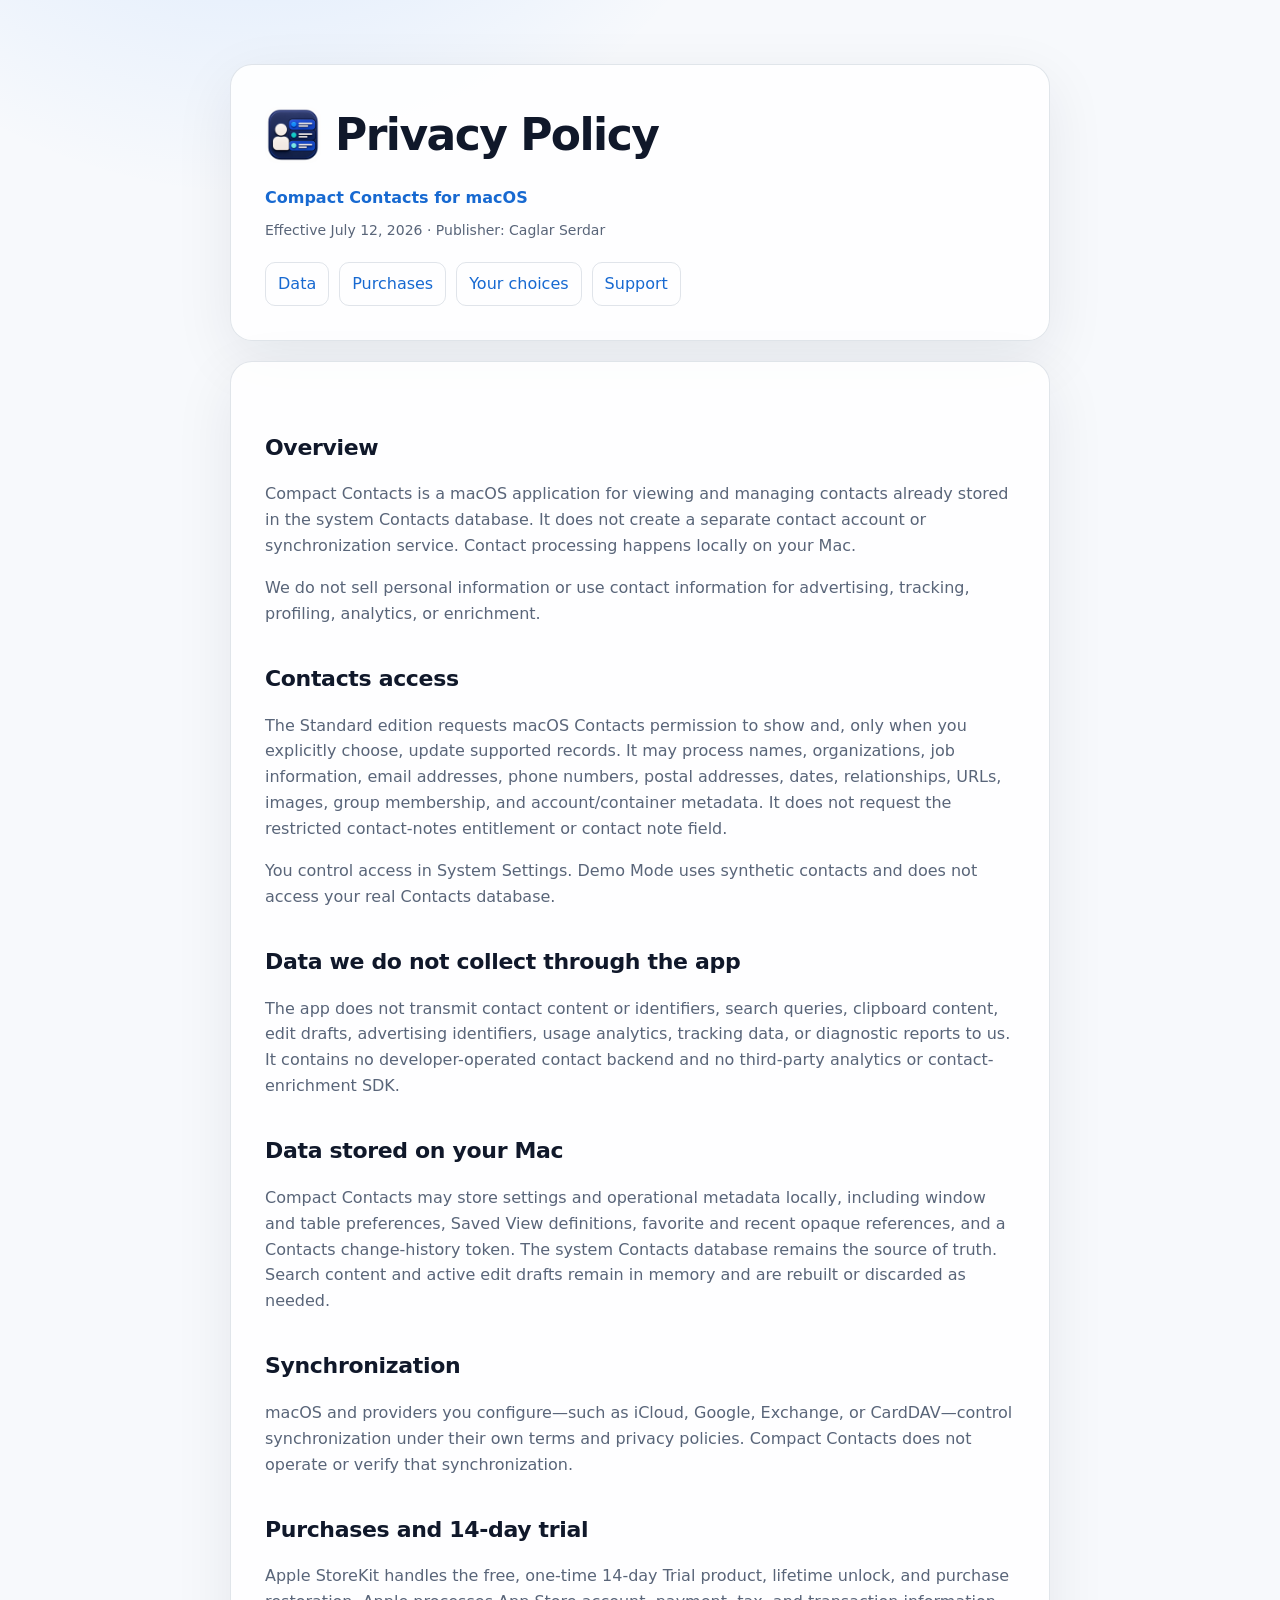
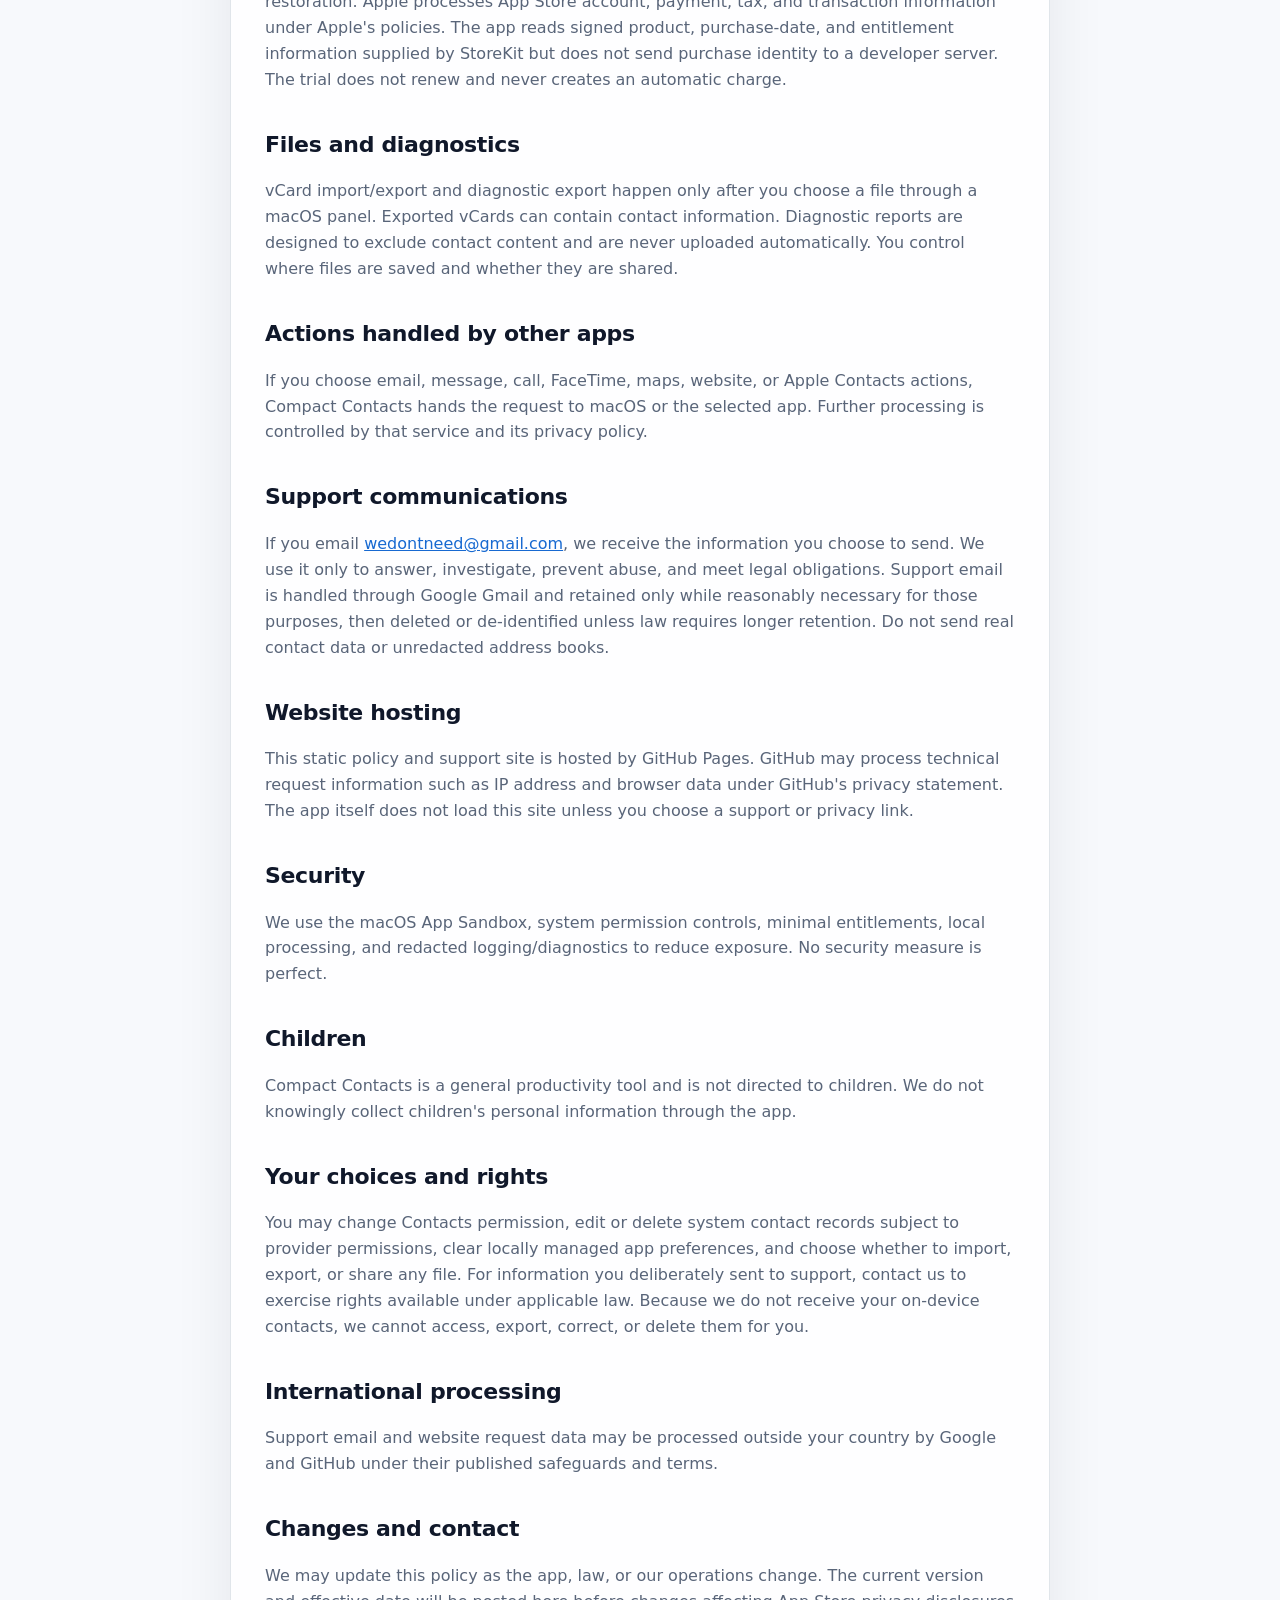
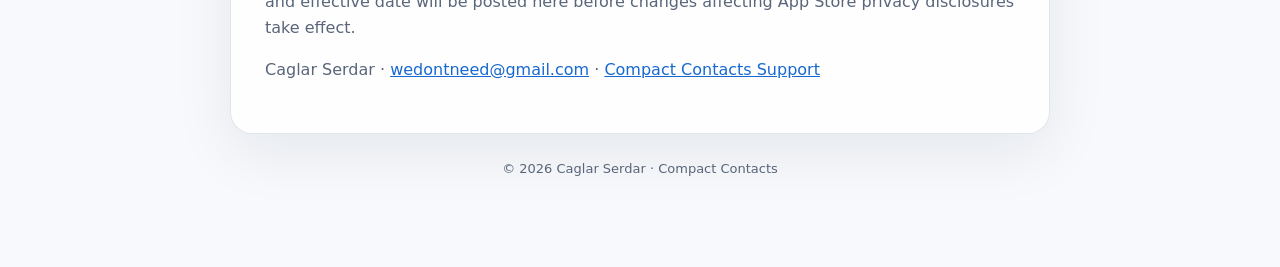
==== privacy/index.html @ 4b9e5733 "Add privacy policy" ====
<!doctype html>
<html lang="en">
<head>
  <meta charset="utf-8">
  <meta name="viewport" content="width=device-width, initial-scale=1">
  <meta name="description" content="Compact Contacts privacy policy.">
  <title>Compact Contacts Privacy Policy</title>
  <link rel="stylesheet" href="../assets/site.css">
</head>
<body>
<main>
  <header>
    <div class="brand">
      <img src="[data-uri]" alt="Compact Contacts app icon">
      <h1>Privacy Policy</h1>
    </div>
    <p class="eyebrow">Compact Contacts for macOS</p>
    <p class="meta">Effective July 12, 2026 · Publisher: Caglar Serdar</p>
    <nav><a href="#data">Data</a><a href="#purchases">Purchases</a><a href="#choices">Your choices</a><a href="../support/">Support</a></nav>
  </header>
  <article>
    <h2>Overview</h2>
    <p>Compact Contacts is a macOS application for viewing and managing contacts already stored in the system Contacts database. It does not create a separate contact account or synchronization service. Contact processing happens locally on your Mac.</p>
    <p>We do not sell personal information or use contact information for advertising, tracking, profiling, analytics, or enrichment.</p>

    <h2>Contacts access</h2>
    <p>The Standard edition requests macOS Contacts permission to show and, only when you explicitly choose, update supported records. It may process names, organizations, job information, email addresses, phone numbers, postal addresses, dates, relationships, URLs, images, group membership, and account/container metadata. It does not request the restricted contact-notes entitlement or contact note field.</p>
    <p>You control access in System Settings. Demo Mode uses synthetic contacts and does not access your real Contacts database.</p>

    <h2 id="data">Data we do not collect through the app</h2>
    <p>The app does not transmit contact content or identifiers, search queries, clipboard content, edit drafts, advertising identifiers, usage analytics, tracking data, or diagnostic reports to us. It contains no developer-operated contact backend and no third-party analytics or contact-enrichment SDK.</p>

    <h2>Data stored on your Mac</h2>
    <p>Compact Contacts may store settings and operational metadata locally, including window and table preferences, Saved View definitions, favorite and recent opaque references, and a Contacts change-history token. The system Contacts database remains the source of truth. Search content and active edit drafts remain in memory and are rebuilt or discarded as needed.</p>

    <h2>Synchronization</h2>
    <p>macOS and providers you configure—such as iCloud, Google, Exchange, or CardDAV—control synchronization under their own terms and privacy policies. Compact Contacts does not operate or verify that synchronization.</p>

    <h2 id="purchases">Purchases and 14-day trial</h2>
    <p>Apple StoreKit handles the free, one-time 14-day Trial product, lifetime unlock, and purchase restoration. Apple processes App Store account, payment, tax, and transaction information under Apple's policies. The app reads signed product, purchase-date, and entitlement information supplied by StoreKit but does not send purchase identity to a developer server. The trial does not renew and never creates an automatic charge.</p>

    <h2>Files and diagnostics</h2>
    <p>vCard import/export and diagnostic export happen only after you choose a file through a macOS panel. Exported vCards can contain contact information. Diagnostic reports are designed to exclude contact content and are never uploaded automatically. You control where files are saved and whether they are shared.</p>

    <h2>Actions handled by other apps</h2>
    <p>If you choose email, message, call, FaceTime, maps, website, or Apple Contacts actions, Compact Contacts hands the request to macOS or the selected app. Further processing is controlled by that service and its privacy policy.</p>

    <h2>Support communications</h2>
    <p>If you email <a href="mailto:wedontneed@gmail.com">wedontneed@gmail.com</a>, we receive the information you choose to send. We use it only to answer, investigate, prevent abuse, and meet legal obligations. Support email is handled through Google Gmail and retained only while reasonably necessary for those purposes, then deleted or de-identified unless law requires longer retention. Do not send real contact data or unredacted address books.</p>

    <h2>Website hosting</h2>
    <p>This static policy and support site is hosted by GitHub Pages. GitHub may process technical request information such as IP address and browser data under GitHub's privacy statement. The app itself does not load this site unless you choose a support or privacy link.</p>

    <h2>Security</h2>
    <p>We use the macOS App Sandbox, system permission controls, minimal entitlements, local processing, and redacted logging/diagnostics to reduce exposure. No security measure is perfect.</p>

    <h2>Children</h2>
    <p>Compact Contacts is a general productivity tool and is not directed to children. We do not knowingly collect children's personal information through the app.</p>

    <h2 id="choices">Your choices and rights</h2>
    <p>You may change Contacts permission, edit or delete system contact records subject to provider permissions, clear locally managed app preferences, and choose whether to import, export, or share any file. For information you deliberately sent to support, contact us to exercise rights available under applicable law. Because we do not receive your on-device contacts, we cannot access, export, correct, or delete them for you.</p>

    <h2>International processing</h2>
    <p>Support email and website request data may be processed outside your country by Google and GitHub under their published safeguards and terms.</p>

    <h2>Changes and contact</h2>
    <p>We may update this policy as the app, law, or our operations change. The current version and effective date will be posted here before changes affecting App Store privacy disclosures take effect.</p>
    <p>Caglar Serdar · <a href="mailto:wedontneed@gmail.com">wedontneed@gmail.com</a> · <a href="../support/">Compact Contacts Support</a></p>
  </article>
  <footer>© 2026 Caglar Serdar · Compact Contacts</footer>
</main>
</body>
</html>
---- assets/site.css ----
:root {
  color-scheme: light dark;
  --bg: #f7f9fc;
  --surface: rgba(255, 255, 255, .86);
  --text: #10182a;
  --muted: #596579;
  --line: rgba(30, 54, 92, .13);
  --accent: #1769d1;
}

@media (prefers-color-scheme: dark) {
  :root {
    --bg: #0b1020;
    --surface: rgba(19, 28, 48, .9);
    --text: #f3f7ff;
    --muted: #aebbd0;
    --line: rgba(181, 204, 240, .16);
    --accent: #65b8ff;
  }
}

* { box-sizing: border-box; }
body {
  margin: 0;
  background:
    radial-gradient(circle at 20% -10%, rgba(31, 125, 255, .18), transparent 34rem),
    var(--bg);
  color: var(--text);
  font: 16px/1.62 -apple-system, BlinkMacSystemFont, "SF Pro Text", system-ui, sans-serif;
}
main { width: min(820px, calc(100% - 36px)); margin: 64px auto; }
header, article {
  background: var(--surface);
  border: 1px solid var(--line);
  border-radius: 22px;
  box-shadow: 0 18px 60px rgba(8, 20, 45, .08);
}
header { padding: 34px; margin-bottom: 20px; }
article { padding: 34px; }
.brand { display: flex; align-items: center; gap: 14px; }
.brand img { width: 56px; height: 56px; border-radius: 13px; }
h1 { margin: 0; font-size: clamp(30px, 5vw, 44px); letter-spacing: -.035em; }
h2 { margin: 34px 0 10px; font-size: 22px; letter-spacing: -.015em; }
p, li { color: var(--muted); }
a { color: var(--accent); }
.eyebrow { margin: 15px 0 0; color: var(--accent); font-weight: 650; }
.meta { margin: 8px 0 0; font-size: 14px; }
nav { margin-top: 20px; display: flex; flex-wrap: wrap; gap: 10px; }
nav a { padding: 8px 12px; border: 1px solid var(--line); border-radius: 10px; text-decoration: none; }
code { font-family: ui-monospace, SFMono-Regular, Menlo, monospace; }
footer { padding: 24px 4px; color: var(--muted); font-size: 13px; text-align: center; }
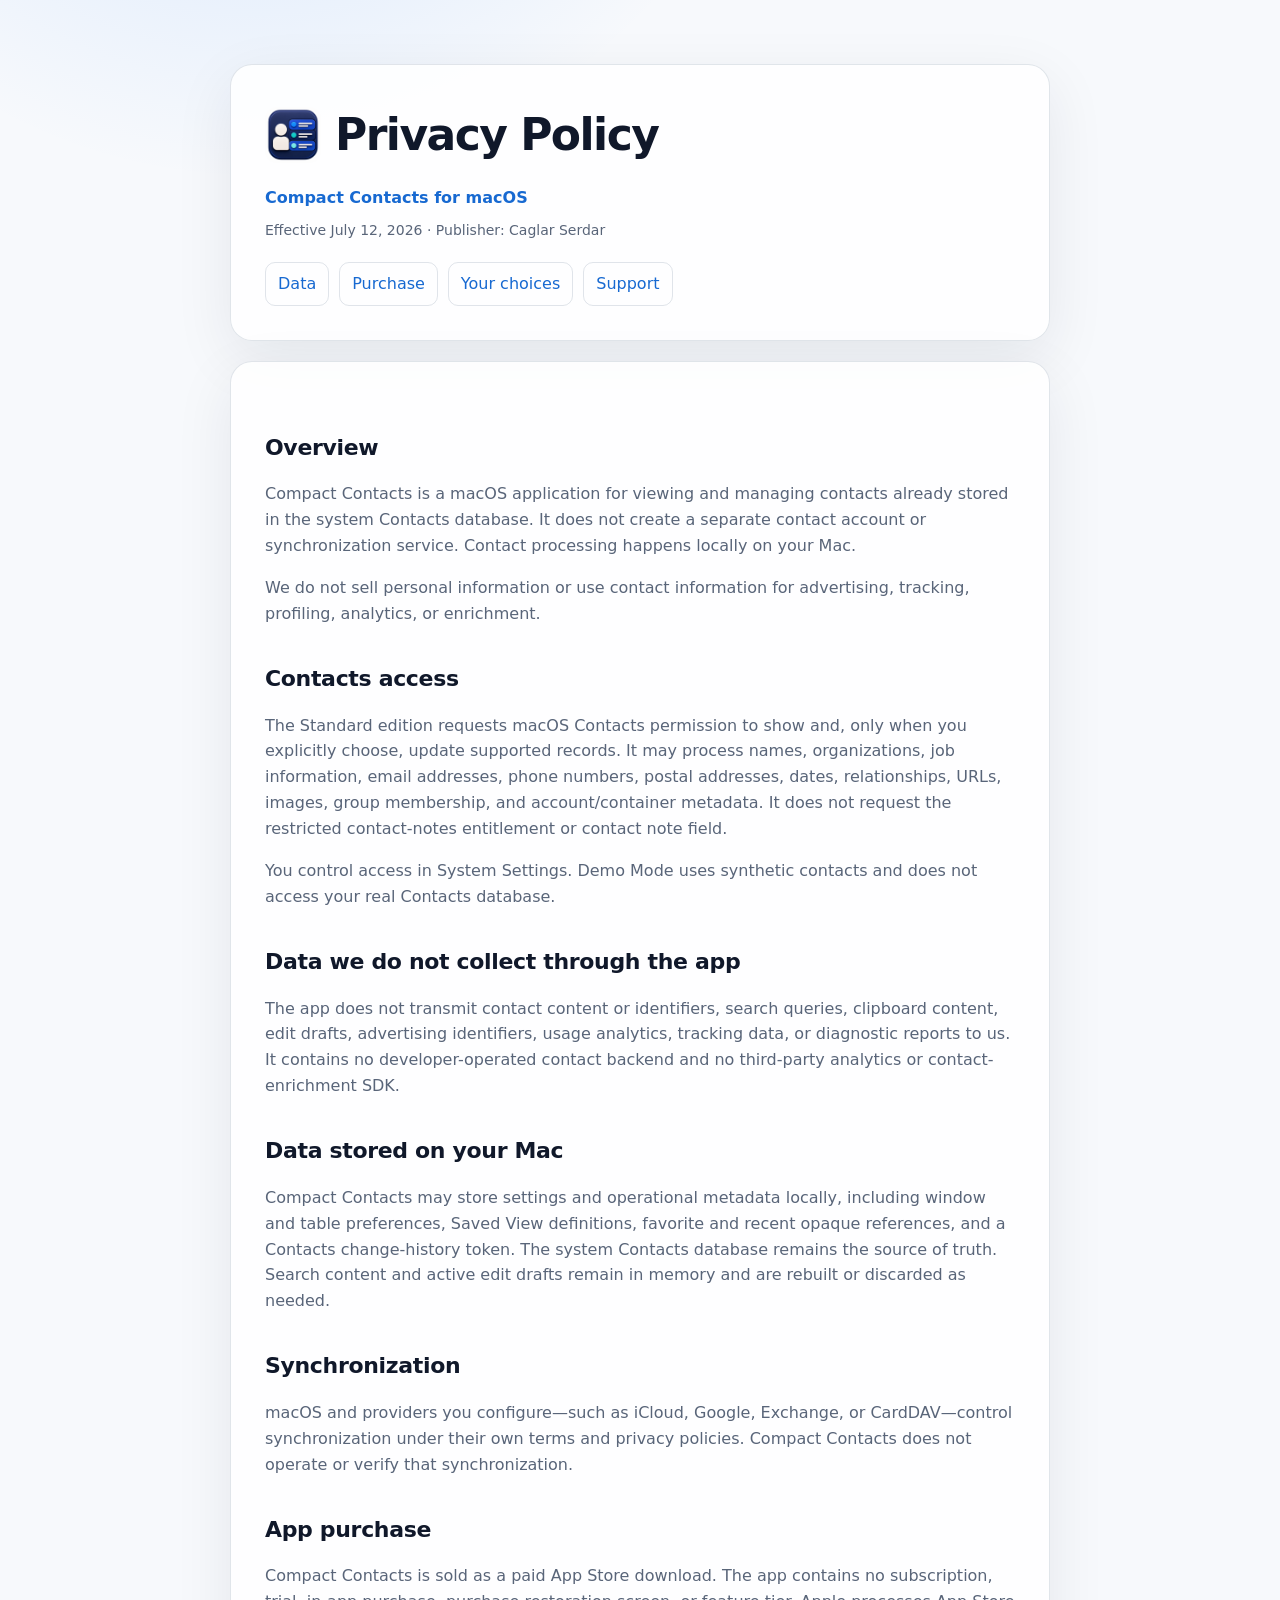
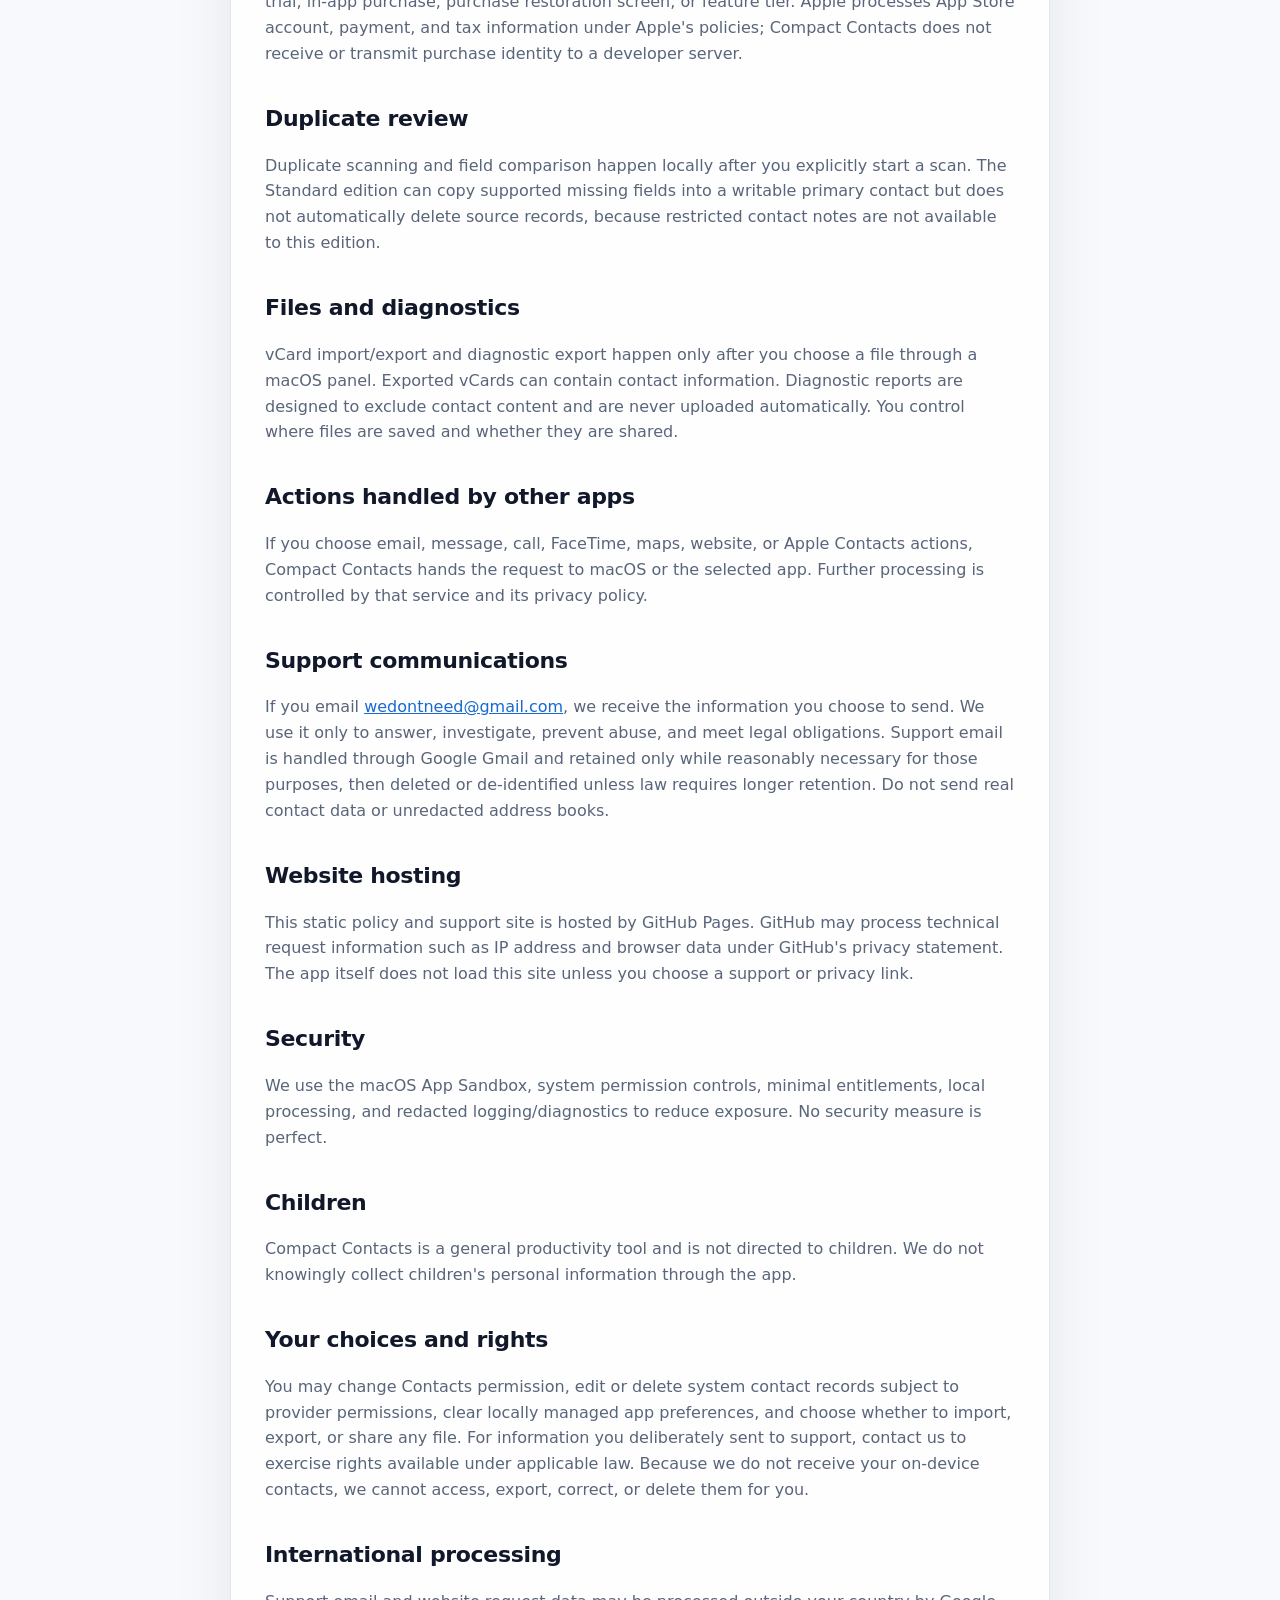
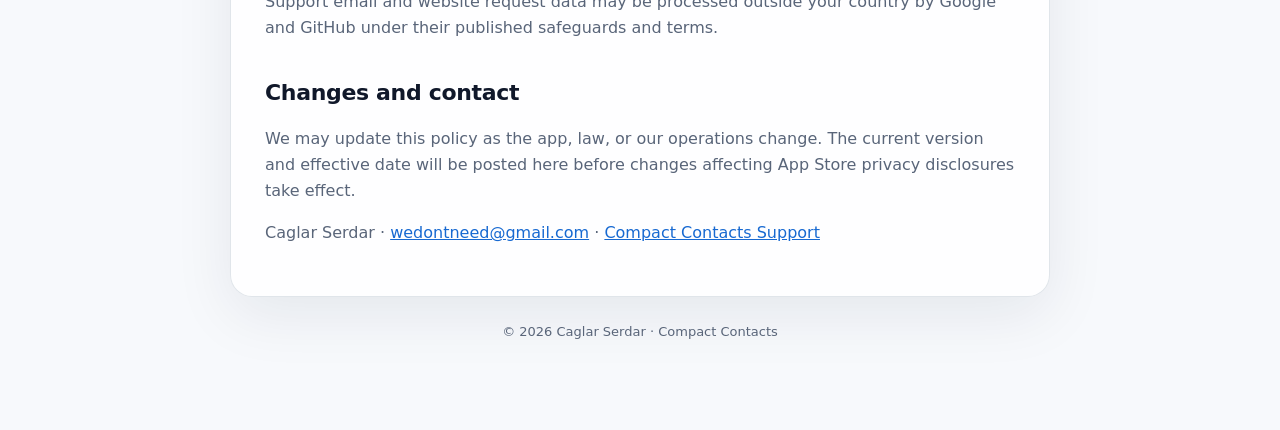
==== commit 3380f15a: "Update privacy policy for paid app and duplicate review" ====
--- a/privacy/index.html
+++ b/privacy/index.html
@@ -16,7 +16,7 @@
     </div>
     <p class="eyebrow">Compact Contacts for macOS</p>
     <p class="meta">Effective July 12, 2026 · Publisher: Caglar Serdar</p>
-    <nav><a href="#data">Data</a><a href="#purchases">Purchases</a><a href="#choices">Your choices</a><a href="../support/">Support</a></nav>
+    <nav><a href="#data">Data</a><a href="#purchase">Purchase</a><a href="#choices">Your choices</a><a href="../support/">Support</a></nav>
   </header>
   <article>
     <h2>Overview</h2>
@@ -36,8 +36,11 @@
     <h2>Synchronization</h2>
     <p>macOS and providers you configure—such as iCloud, Google, Exchange, or CardDAV—control synchronization under their own terms and privacy policies. Compact Contacts does not operate or verify that synchronization.</p>
 
-    <h2 id="purchases">Purchases and 14-day trial</h2>
-    <p>Apple StoreKit handles the free, one-time 14-day Trial product, lifetime unlock, and purchase restoration. Apple processes App Store account, payment, tax, and transaction information under Apple's policies. The app reads signed product, purchase-date, and entitlement information supplied by StoreKit but does not send purchase identity to a developer server. The trial does not renew and never creates an automatic charge.</p>
+    <h2 id="purchase">App purchase</h2>
+    <p>Compact Contacts is sold as a paid App Store download. The app contains no subscription, trial, in-app purchase, purchase restoration screen, or feature tier. Apple processes App Store account, payment, and tax information under Apple's policies; Compact Contacts does not receive or transmit purchase identity to a developer server.</p>
+
+    <h2>Duplicate review</h2>
+    <p>Duplicate scanning and field comparison happen locally after you explicitly start a scan. The Standard edition can copy supported missing fields into a writable primary contact but does not automatically delete source records, because restricted contact notes are not available to this edition.</p>
 
     <h2>Files and diagnostics</h2>
     <p>vCard import/export and diagnostic export happen only after you choose a file through a macOS panel. Exported vCards can contain contact information. Diagnostic reports are designed to exclude contact content and are never uploaded automatically. You control where files are saved and whether they are shared.</p>
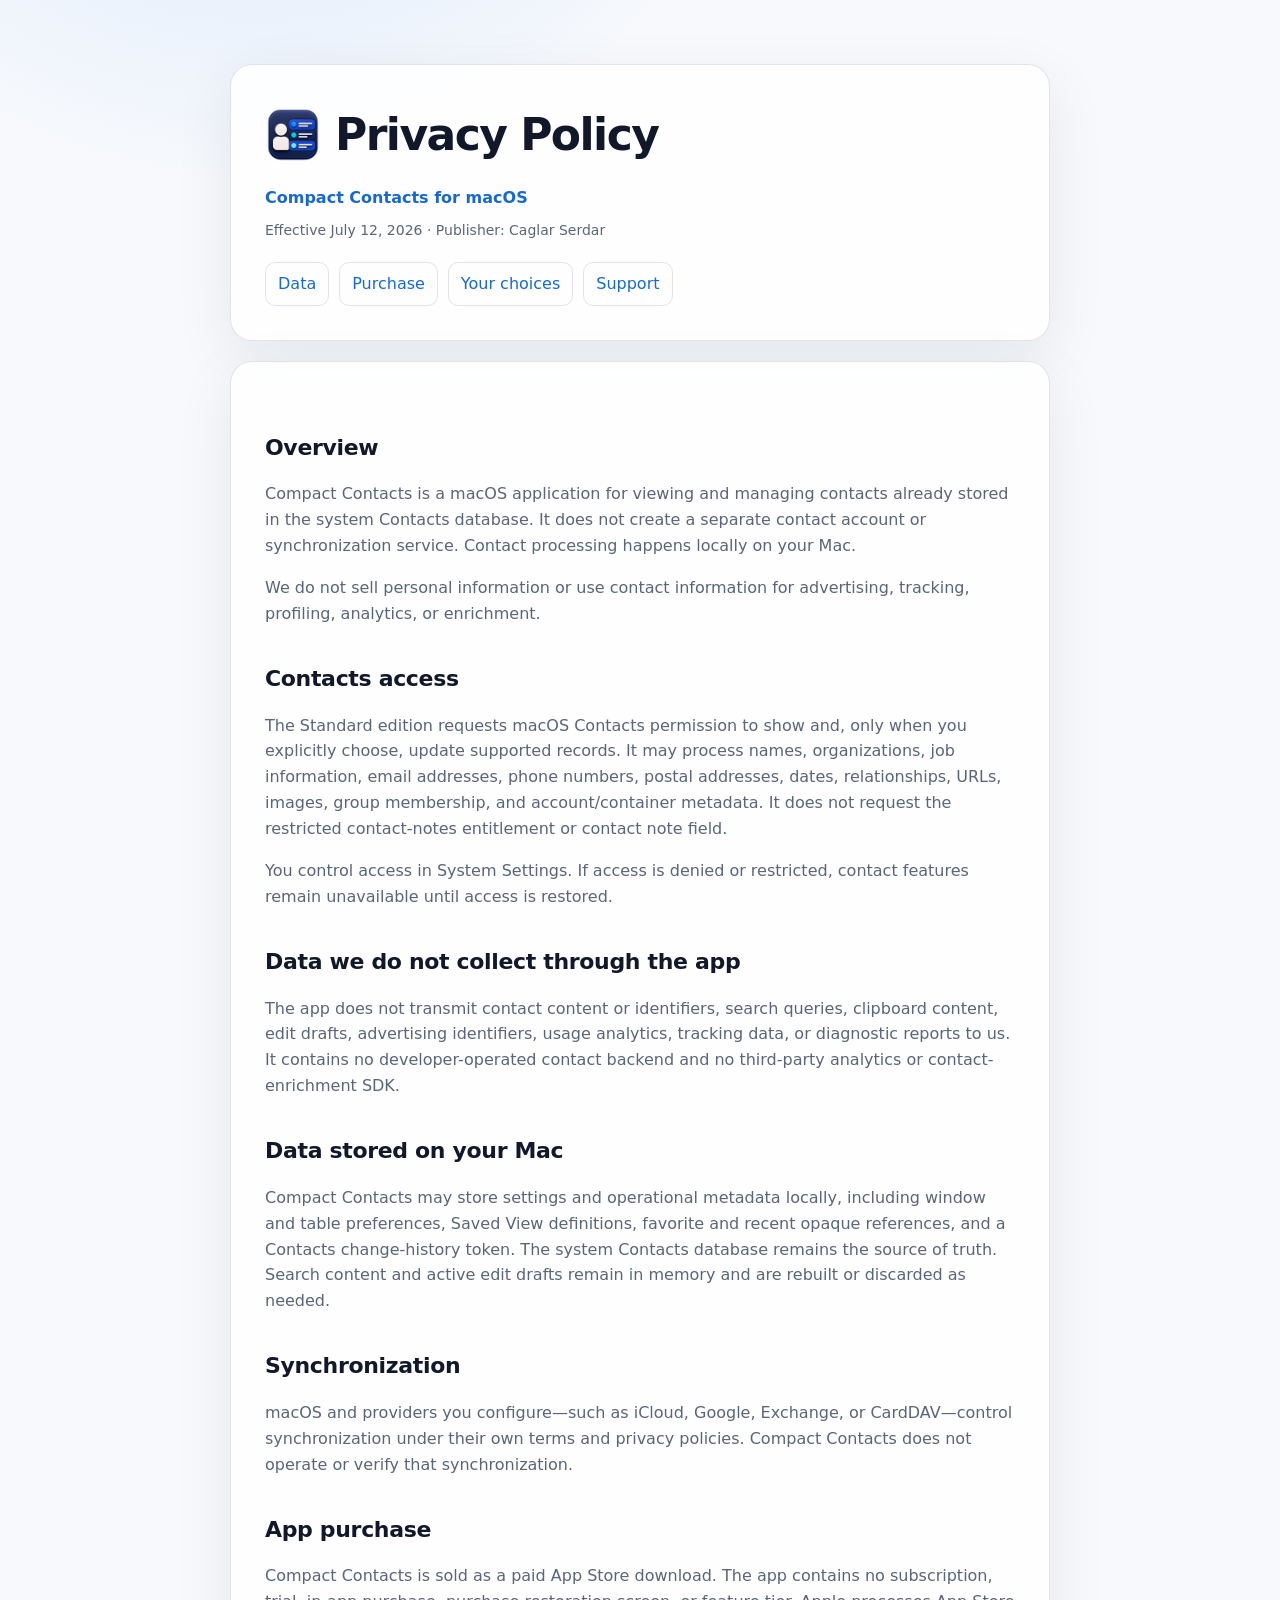
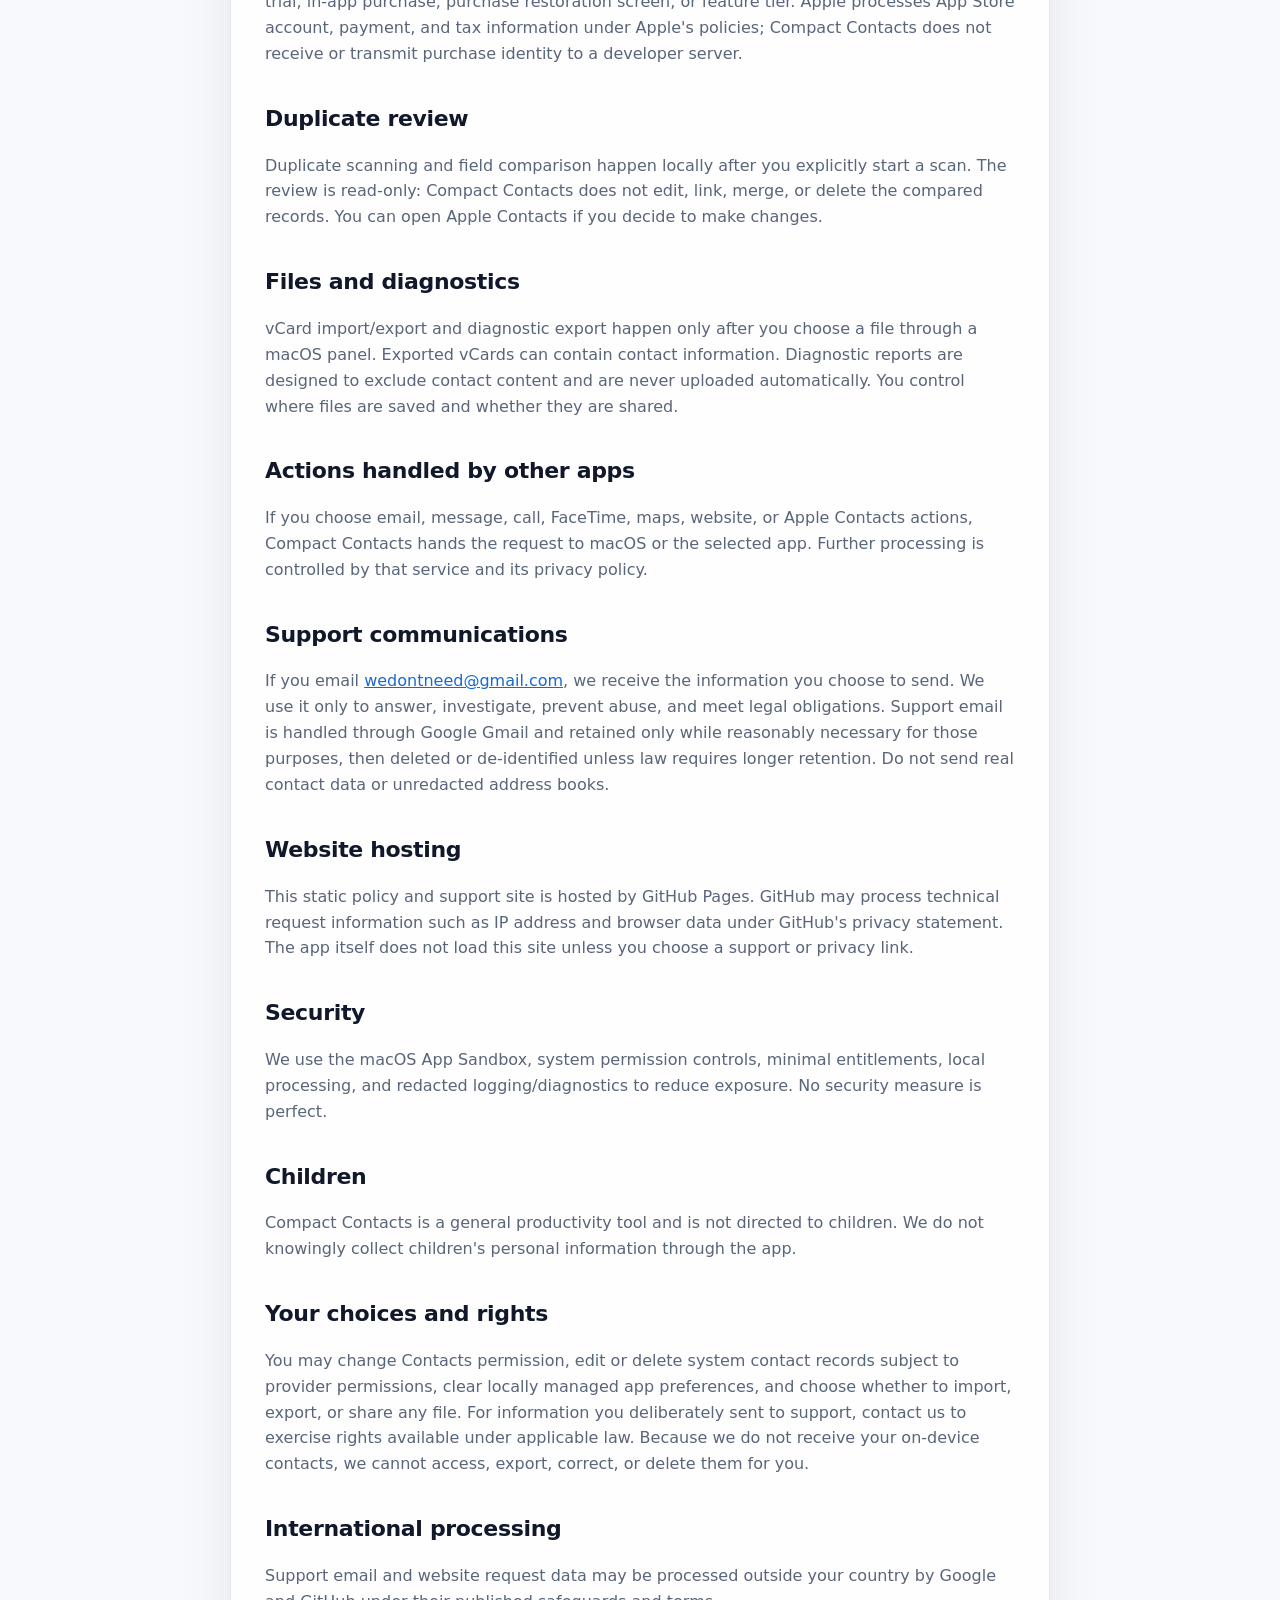
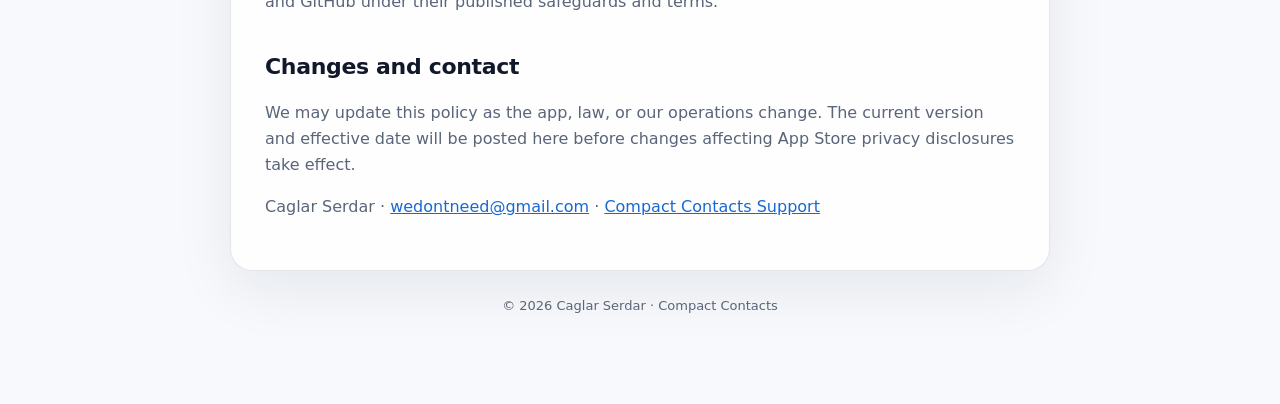
==== commit 5f9c3a82: "Update Compact Contacts support and privacy" ====
--- a/privacy/index.html
+++ b/privacy/index.html
@@ -11,7 +11,7 @@
 <main>
   <header>
     <div class="brand">
-      <img src="[data-uri]" alt="Compact Contacts app icon">
+      <img src="../assets/app-icon.png" alt="Compact Contacts app icon">
       <h1>Privacy Policy</h1>
     </div>
     <p class="eyebrow">Compact Contacts for macOS</p>
@@ -25,7 +25,7 @@
 
     <h2>Contacts access</h2>
     <p>The Standard edition requests macOS Contacts permission to show and, only when you explicitly choose, update supported records. It may process names, organizations, job information, email addresses, phone numbers, postal addresses, dates, relationships, URLs, images, group membership, and account/container metadata. It does not request the restricted contact-notes entitlement or contact note field.</p>
-    <p>You control access in System Settings. Demo Mode uses synthetic contacts and does not access your real Contacts database.</p>
+    <p>You control access in System Settings. If access is denied or restricted, contact features remain unavailable until access is restored.</p>
 
     <h2 id="data">Data we do not collect through the app</h2>
     <p>The app does not transmit contact content or identifiers, search queries, clipboard content, edit drafts, advertising identifiers, usage analytics, tracking data, or diagnostic reports to us. It contains no developer-operated contact backend and no third-party analytics or contact-enrichment SDK.</p>
@@ -40,7 +40,7 @@
     <p>Compact Contacts is sold as a paid App Store download. The app contains no subscription, trial, in-app purchase, purchase restoration screen, or feature tier. Apple processes App Store account, payment, and tax information under Apple's policies; Compact Contacts does not receive or transmit purchase identity to a developer server.</p>
 
     <h2>Duplicate review</h2>
-    <p>Duplicate scanning and field comparison happen locally after you explicitly start a scan. The Standard edition can copy supported missing fields into a writable primary contact but does not automatically delete source records, because restricted contact notes are not available to this edition.</p>
+    <p>Duplicate scanning and field comparison happen locally after you explicitly start a scan. The review is read-only: Compact Contacts does not edit, link, merge, or delete the compared records. You can open Apple Contacts if you decide to make changes.</p>
 
     <h2>Files and diagnostics</h2>
     <p>vCard import/export and diagnostic export happen only after you choose a file through a macOS panel. Exported vCards can contain contact information. Diagnostic reports are designed to exclude contact content and are never uploaded automatically. You control where files are saved and whether they are shared.</p>
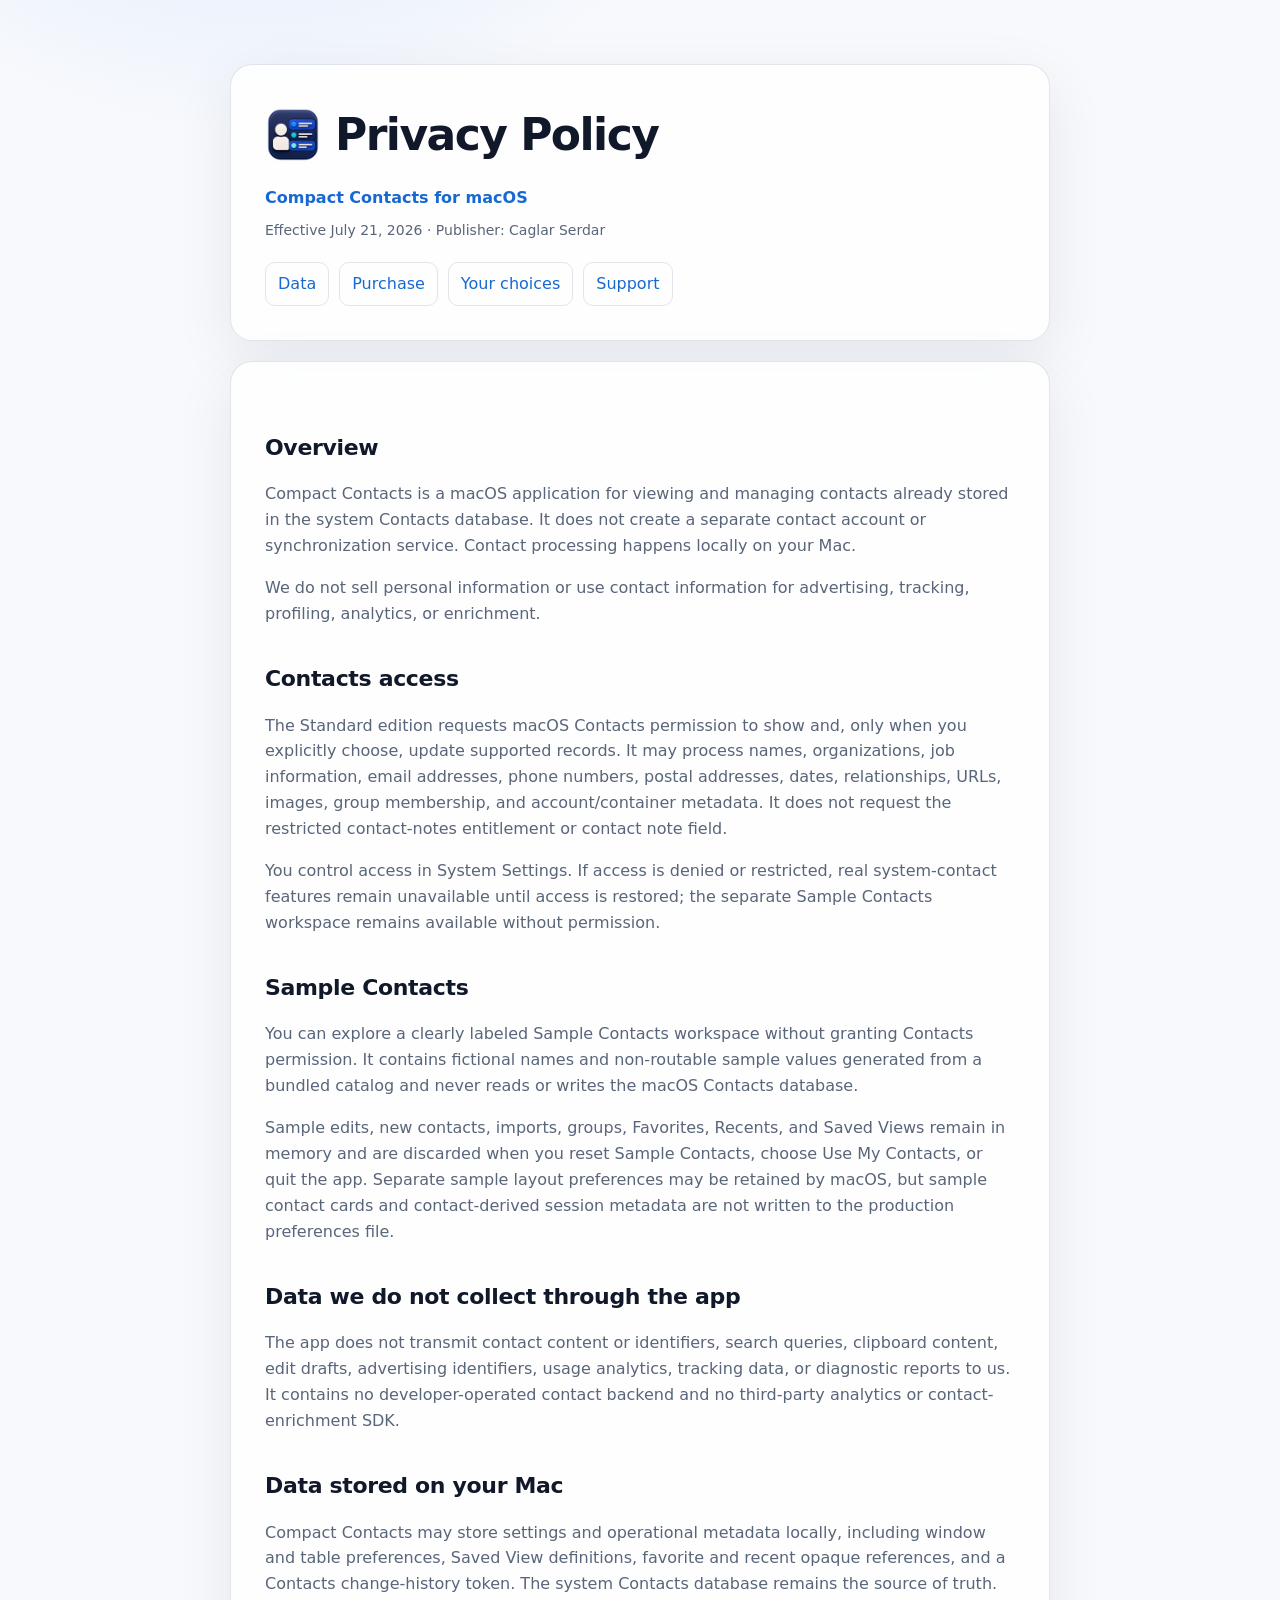
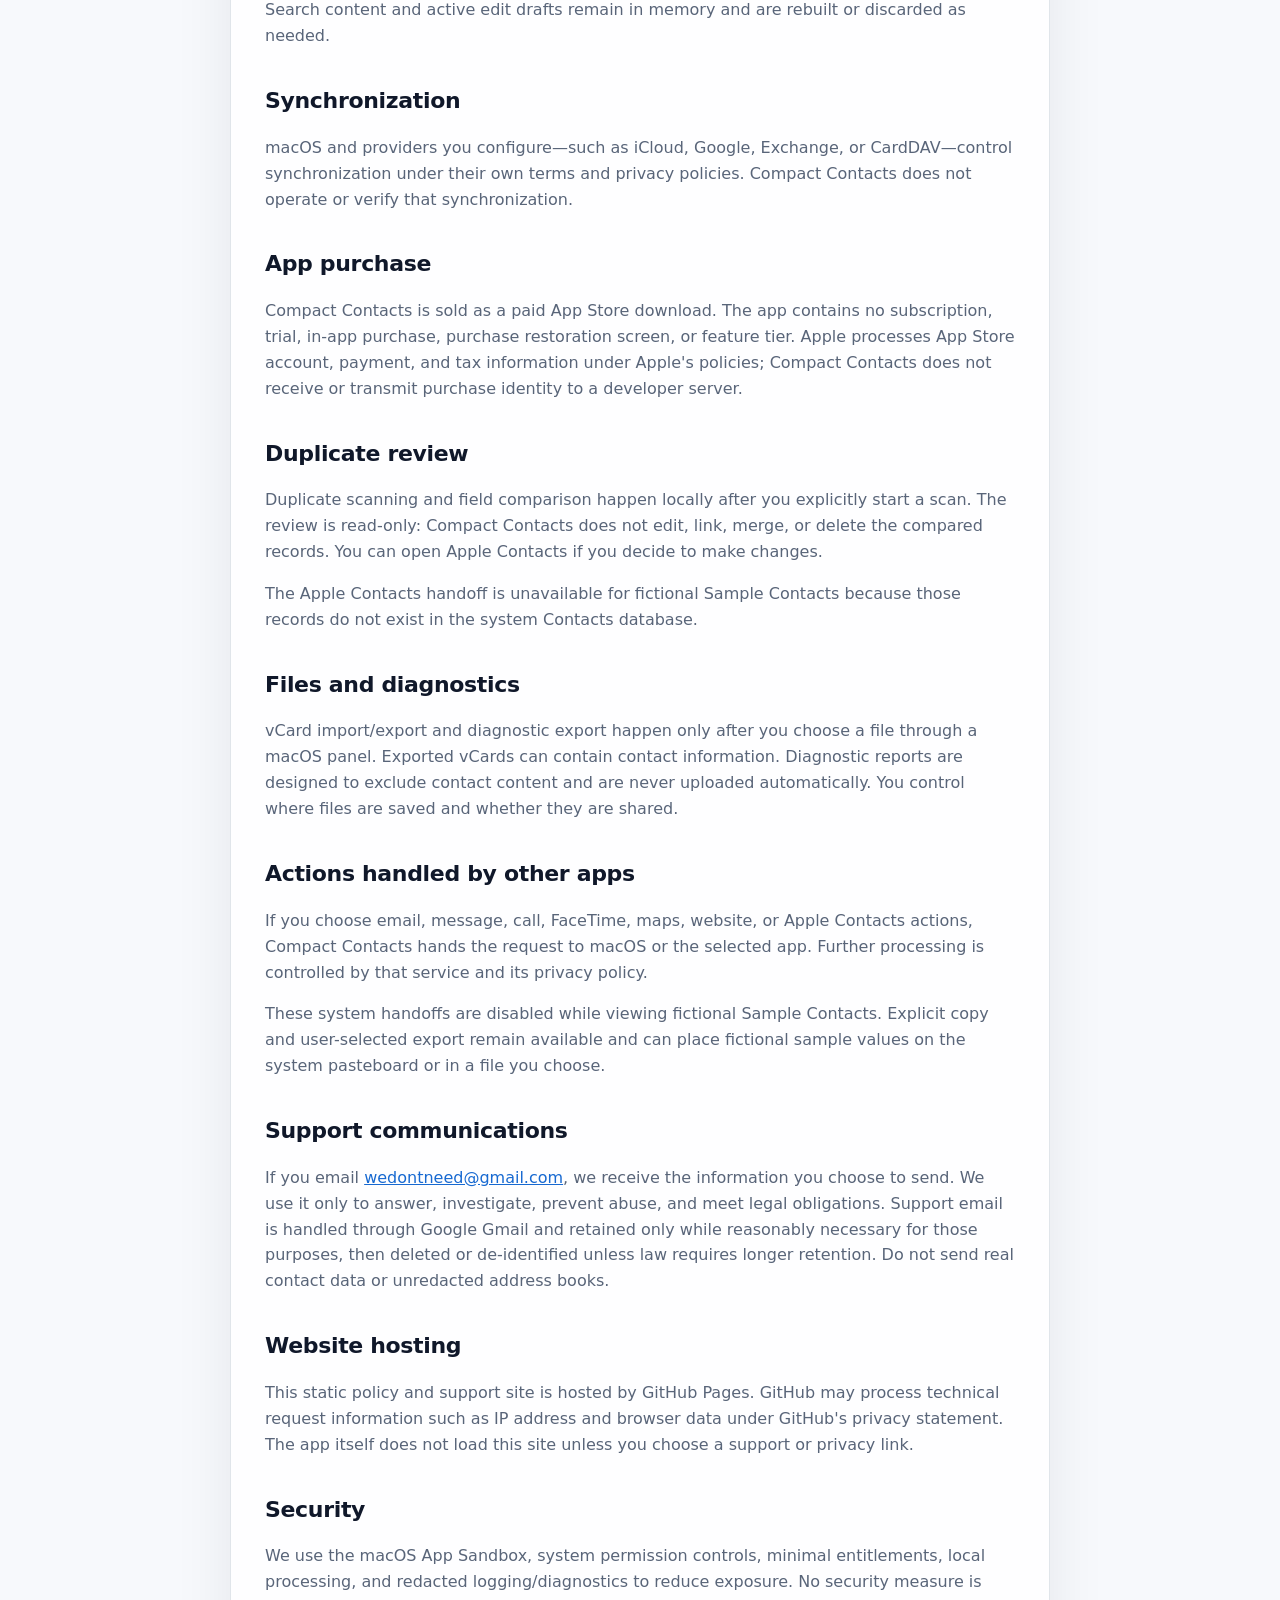
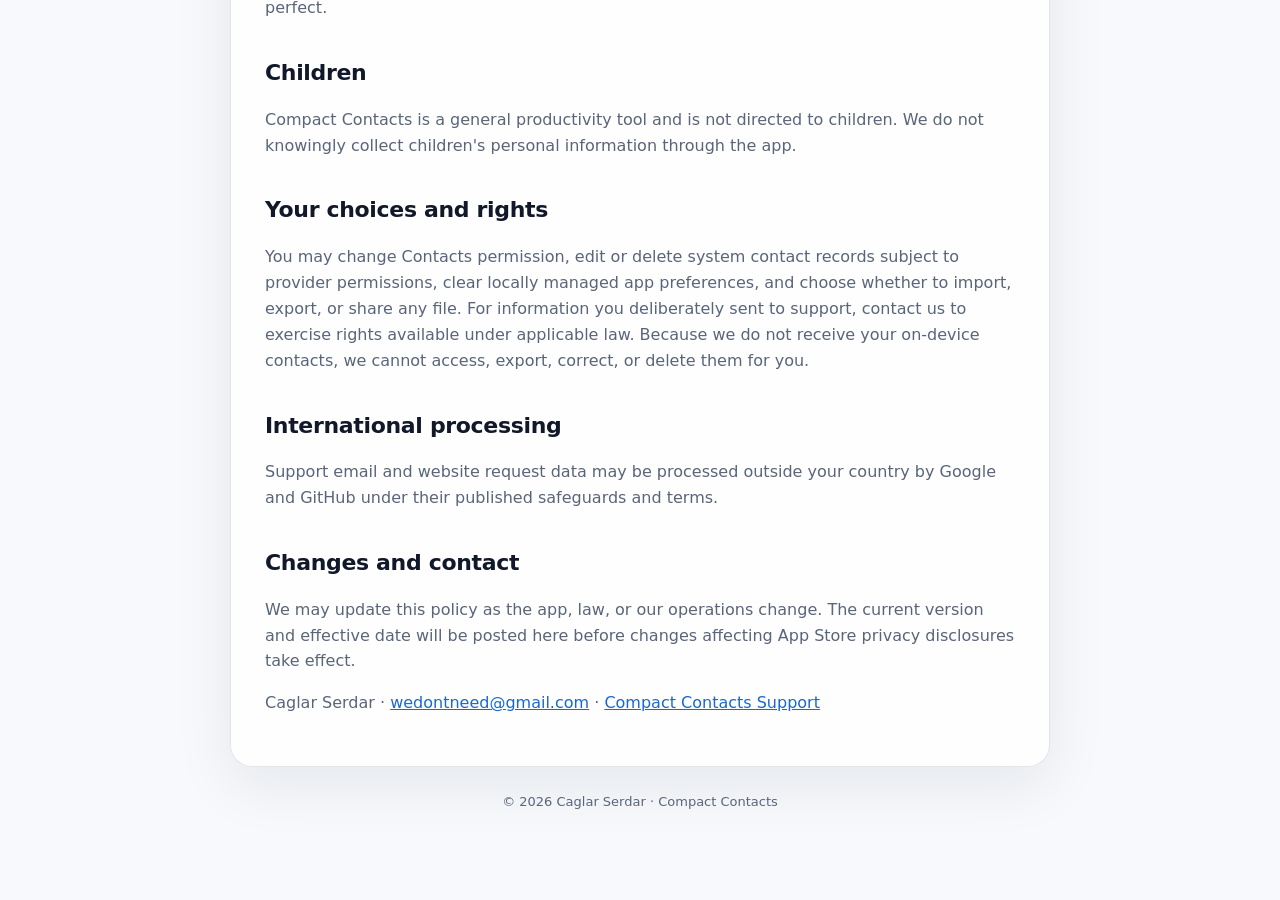
==== commit 68dc46e2: "Update privacy policy for Sample Contacts Document the permission-free Sample Contacts workspace and" ====
--- a/privacy/index.html
+++ b/privacy/index.html
@@ -15,7 +15,7 @@
       <h1>Privacy Policy</h1>
     </div>
     <p class="eyebrow">Compact Contacts for macOS</p>
-    <p class="meta">Effective July 12, 2026 · Publisher: Caglar Serdar</p>
+    <p class="meta">Effective July 21, 2026 · Publisher: Caglar Serdar</p>
     <nav><a href="#data">Data</a><a href="#purchase">Purchase</a><a href="#choices">Your choices</a><a href="../support/">Support</a></nav>
   </header>
   <article>
@@ -25,7 +25,11 @@
 
     <h2>Contacts access</h2>
     <p>The Standard edition requests macOS Contacts permission to show and, only when you explicitly choose, update supported records. It may process names, organizations, job information, email addresses, phone numbers, postal addresses, dates, relationships, URLs, images, group membership, and account/container metadata. It does not request the restricted contact-notes entitlement or contact note field.</p>
-    <p>You control access in System Settings. If access is denied or restricted, contact features remain unavailable until access is restored.</p>
+    <p>You control access in System Settings. If access is denied or restricted, real system-contact features remain unavailable until access is restored; the separate Sample Contacts workspace remains available without permission.</p>
+
+    <h2>Sample Contacts</h2>
+    <p>You can explore a clearly labeled Sample Contacts workspace without granting Contacts permission. It contains fictional names and non-routable sample values generated from a bundled catalog and never reads or writes the macOS Contacts database.</p>
+    <p>Sample edits, new contacts, imports, groups, Favorites, Recents, and Saved Views remain in memory and are discarded when you reset Sample Contacts, choose Use My Contacts, or quit the app. Separate sample layout preferences may be retained by macOS, but sample contact cards and contact-derived session metadata are not written to the production preferences file.</p>
 
     <h2 id="data">Data we do not collect through the app</h2>
     <p>The app does not transmit contact content or identifiers, search queries, clipboard content, edit drafts, advertising identifiers, usage analytics, tracking data, or diagnostic reports to us. It contains no developer-operated contact backend and no third-party analytics or contact-enrichment SDK.</p>
@@ -41,12 +45,14 @@
 
     <h2>Duplicate review</h2>
     <p>Duplicate scanning and field comparison happen locally after you explicitly start a scan. The review is read-only: Compact Contacts does not edit, link, merge, or delete the compared records. You can open Apple Contacts if you decide to make changes.</p>
+    <p>The Apple Contacts handoff is unavailable for fictional Sample Contacts because those records do not exist in the system Contacts database.</p>
 
     <h2>Files and diagnostics</h2>
     <p>vCard import/export and diagnostic export happen only after you choose a file through a macOS panel. Exported vCards can contain contact information. Diagnostic reports are designed to exclude contact content and are never uploaded automatically. You control where files are saved and whether they are shared.</p>
 
     <h2>Actions handled by other apps</h2>
     <p>If you choose email, message, call, FaceTime, maps, website, or Apple Contacts actions, Compact Contacts hands the request to macOS or the selected app. Further processing is controlled by that service and its privacy policy.</p>
+    <p>These system handoffs are disabled while viewing fictional Sample Contacts. Explicit copy and user-selected export remain available and can place fictional sample values on the system pasteboard or in a file you choose.</p>
 
     <h2>Support communications</h2>
     <p>If you email <a href="mailto:wedontneed@gmail.com">wedontneed@gmail.com</a>, we receive the information you choose to send. We use it only to answer, investigate, prevent abuse, and meet legal obligations. Support email is handled through Google Gmail and retained only while reasonably necessary for those purposes, then deleted or de-identified unless law requires longer retention. Do not send real contact data or unredacted address books.</p>
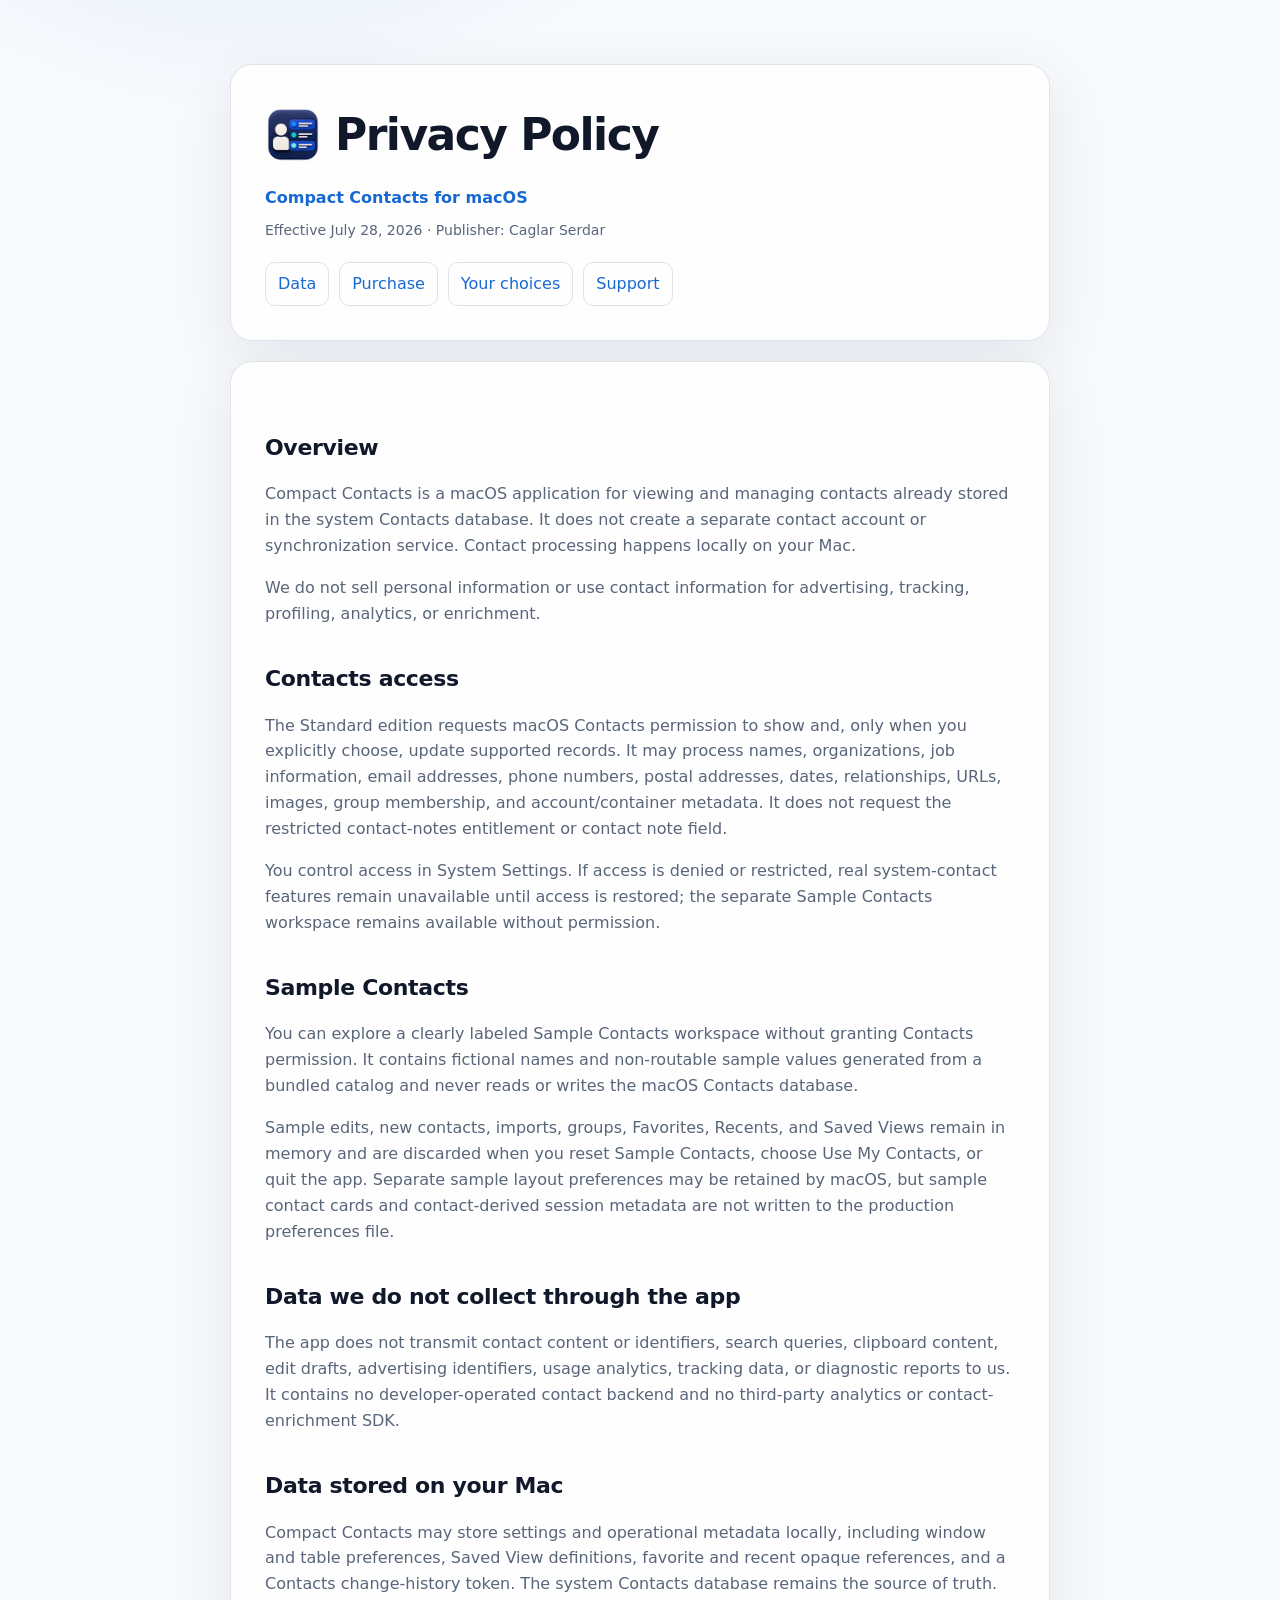
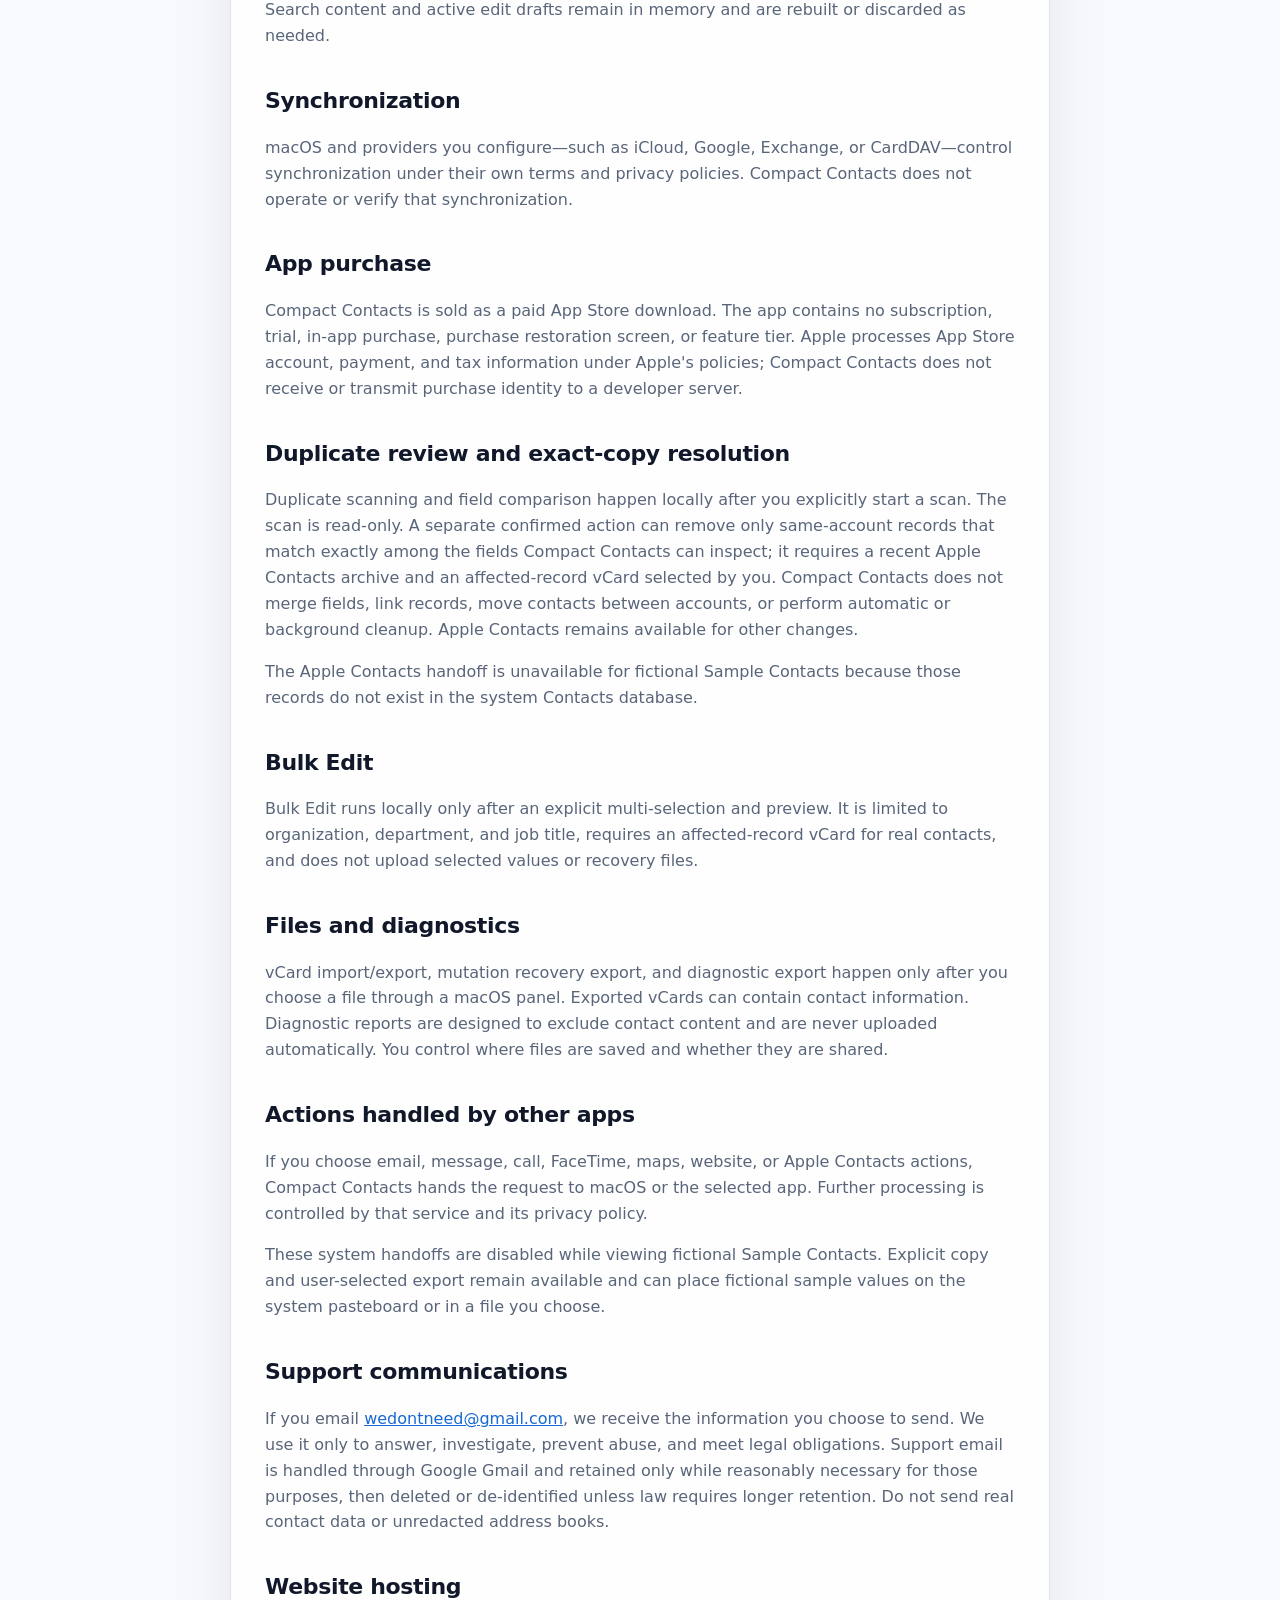
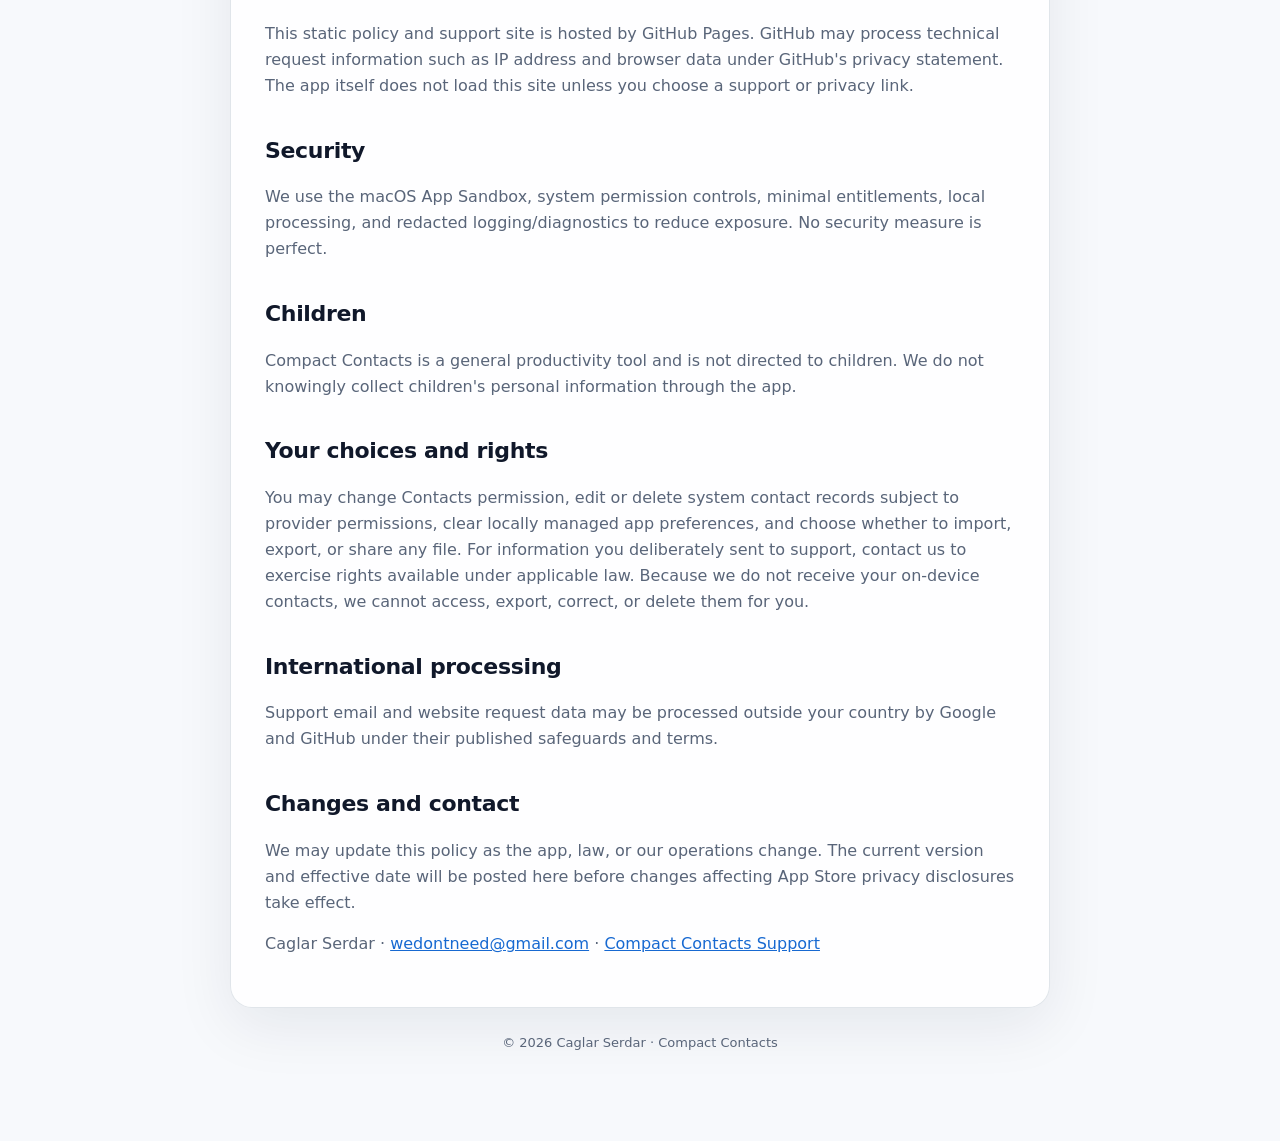
==== commit d4635601: "Publish Compact Contacts 1.1 support and privacy" ====
--- a/privacy/index.html
+++ b/privacy/index.html
@@ -15,7 +15,7 @@
       <h1>Privacy Policy</h1>
     </div>
     <p class="eyebrow">Compact Contacts for macOS</p>
-    <p class="meta">Effective July 21, 2026 · Publisher: Caglar Serdar</p>
+    <p class="meta">Effective July 28, 2026 · Publisher: Caglar Serdar</p>
     <nav><a href="#data">Data</a><a href="#purchase">Purchase</a><a href="#choices">Your choices</a><a href="../support/">Support</a></nav>
   </header>
   <article>
@@ -43,12 +43,15 @@
     <h2 id="purchase">App purchase</h2>
     <p>Compact Contacts is sold as a paid App Store download. The app contains no subscription, trial, in-app purchase, purchase restoration screen, or feature tier. Apple processes App Store account, payment, and tax information under Apple's policies; Compact Contacts does not receive or transmit purchase identity to a developer server.</p>
 
-    <h2>Duplicate review</h2>
-    <p>Duplicate scanning and field comparison happen locally after you explicitly start a scan. The review is read-only: Compact Contacts does not edit, link, merge, or delete the compared records. You can open Apple Contacts if you decide to make changes.</p>
+    <h2>Duplicate review and exact-copy resolution</h2>
+    <p>Duplicate scanning and field comparison happen locally after you explicitly start a scan. The scan is read-only. A separate confirmed action can remove only same-account records that match exactly among the fields Compact Contacts can inspect; it requires a recent Apple Contacts archive and an affected-record vCard selected by you. Compact Contacts does not merge fields, link records, move contacts between accounts, or perform automatic or background cleanup. Apple Contacts remains available for other changes.</p>
     <p>The Apple Contacts handoff is unavailable for fictional Sample Contacts because those records do not exist in the system Contacts database.</p>
 
+    <h2>Bulk Edit</h2>
+    <p>Bulk Edit runs locally only after an explicit multi-selection and preview. It is limited to organization, department, and job title, requires an affected-record vCard for real contacts, and does not upload selected values or recovery files.</p>
+
     <h2>Files and diagnostics</h2>
-    <p>vCard import/export and diagnostic export happen only after you choose a file through a macOS panel. Exported vCards can contain contact information. Diagnostic reports are designed to exclude contact content and are never uploaded automatically. You control where files are saved and whether they are shared.</p>
+    <p>vCard import/export, mutation recovery export, and diagnostic export happen only after you choose a file through a macOS panel. Exported vCards can contain contact information. Diagnostic reports are designed to exclude contact content and are never uploaded automatically. You control where files are saved and whether they are shared.</p>
 
     <h2>Actions handled by other apps</h2>
     <p>If you choose email, message, call, FaceTime, maps, website, or Apple Contacts actions, Compact Contacts hands the request to macOS or the selected app. Further processing is controlled by that service and its privacy policy.</p>
--- a/assets/site.css
+++ b/assets/site.css
@@ -49,4 +49,3 @@
 nav a { padding: 8px 12px; border: 1px solid var(--line); border-radius: 10px; text-decoration: none; }
 code { font-family: ui-monospace, SFMono-Regular, Menlo, monospace; }
 footer { padding: 24px 4px; color: var(--muted); font-size: 13px; text-align: center; }
-
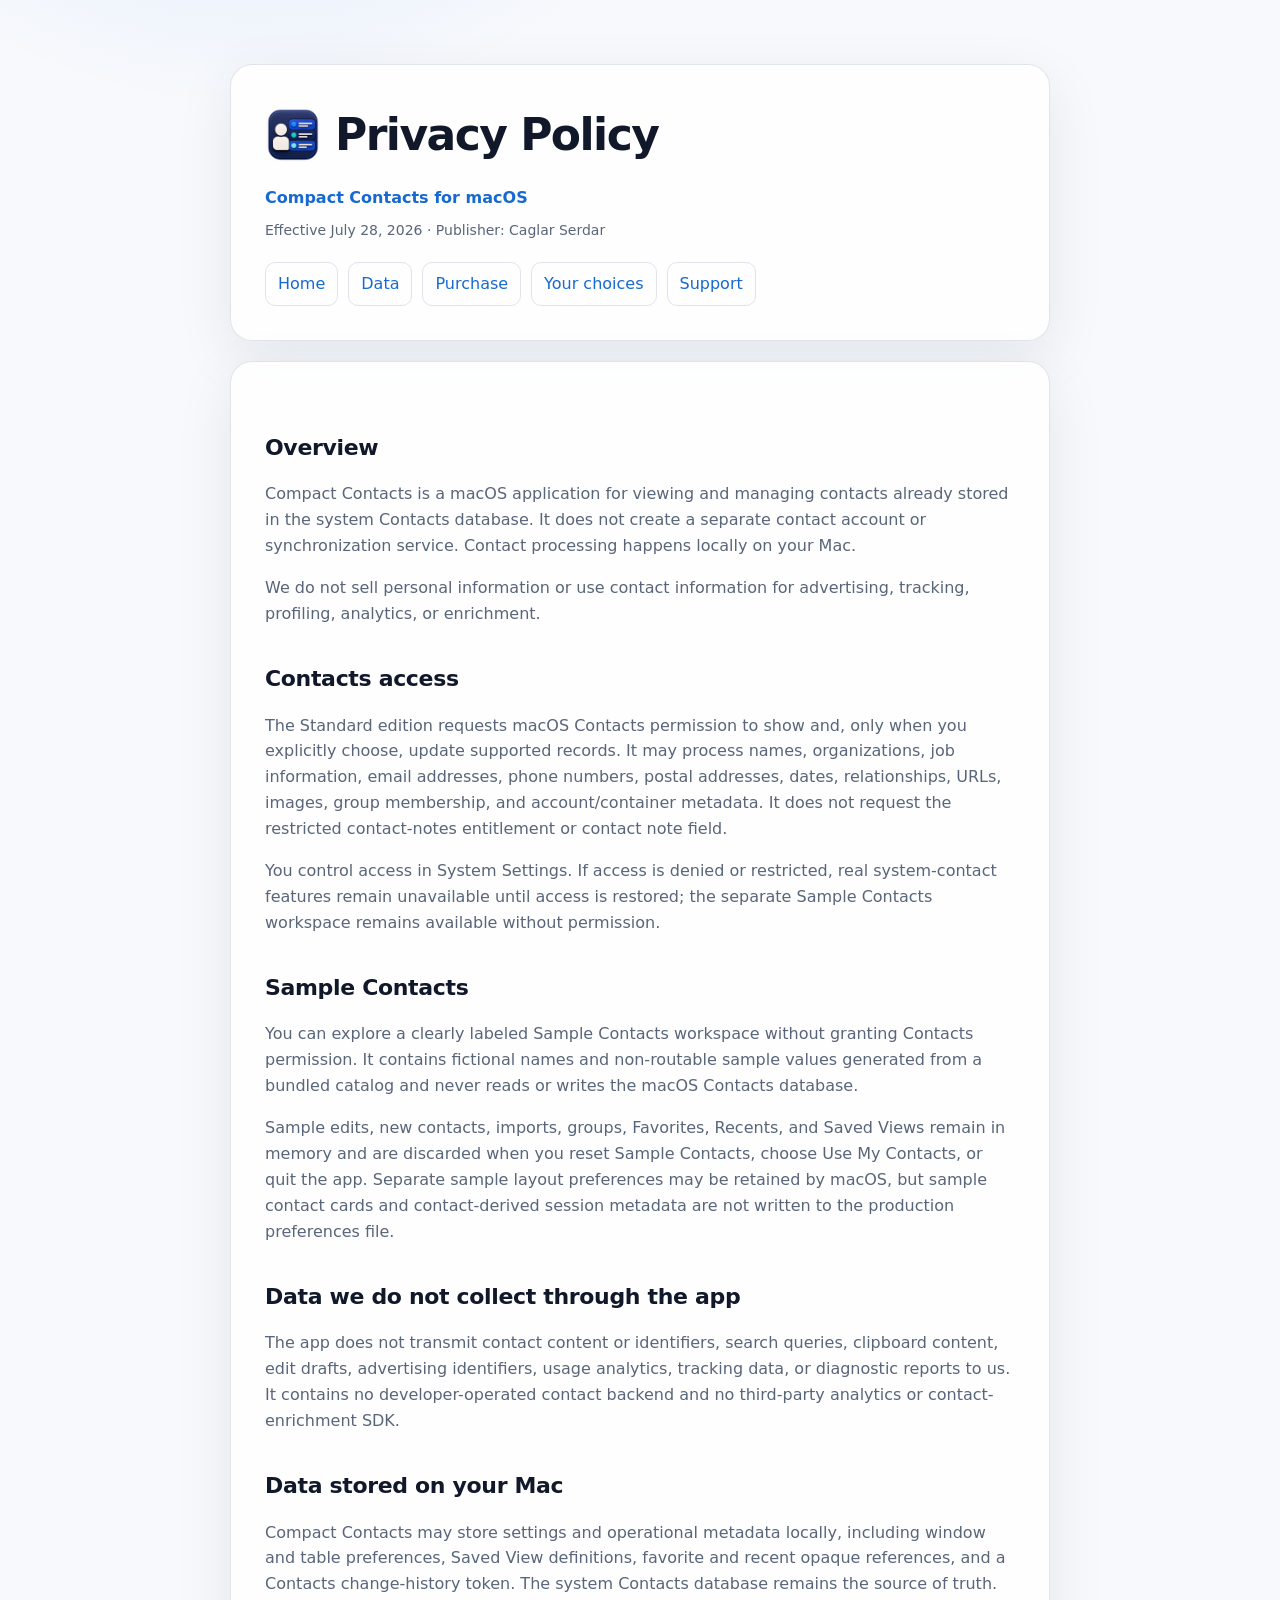
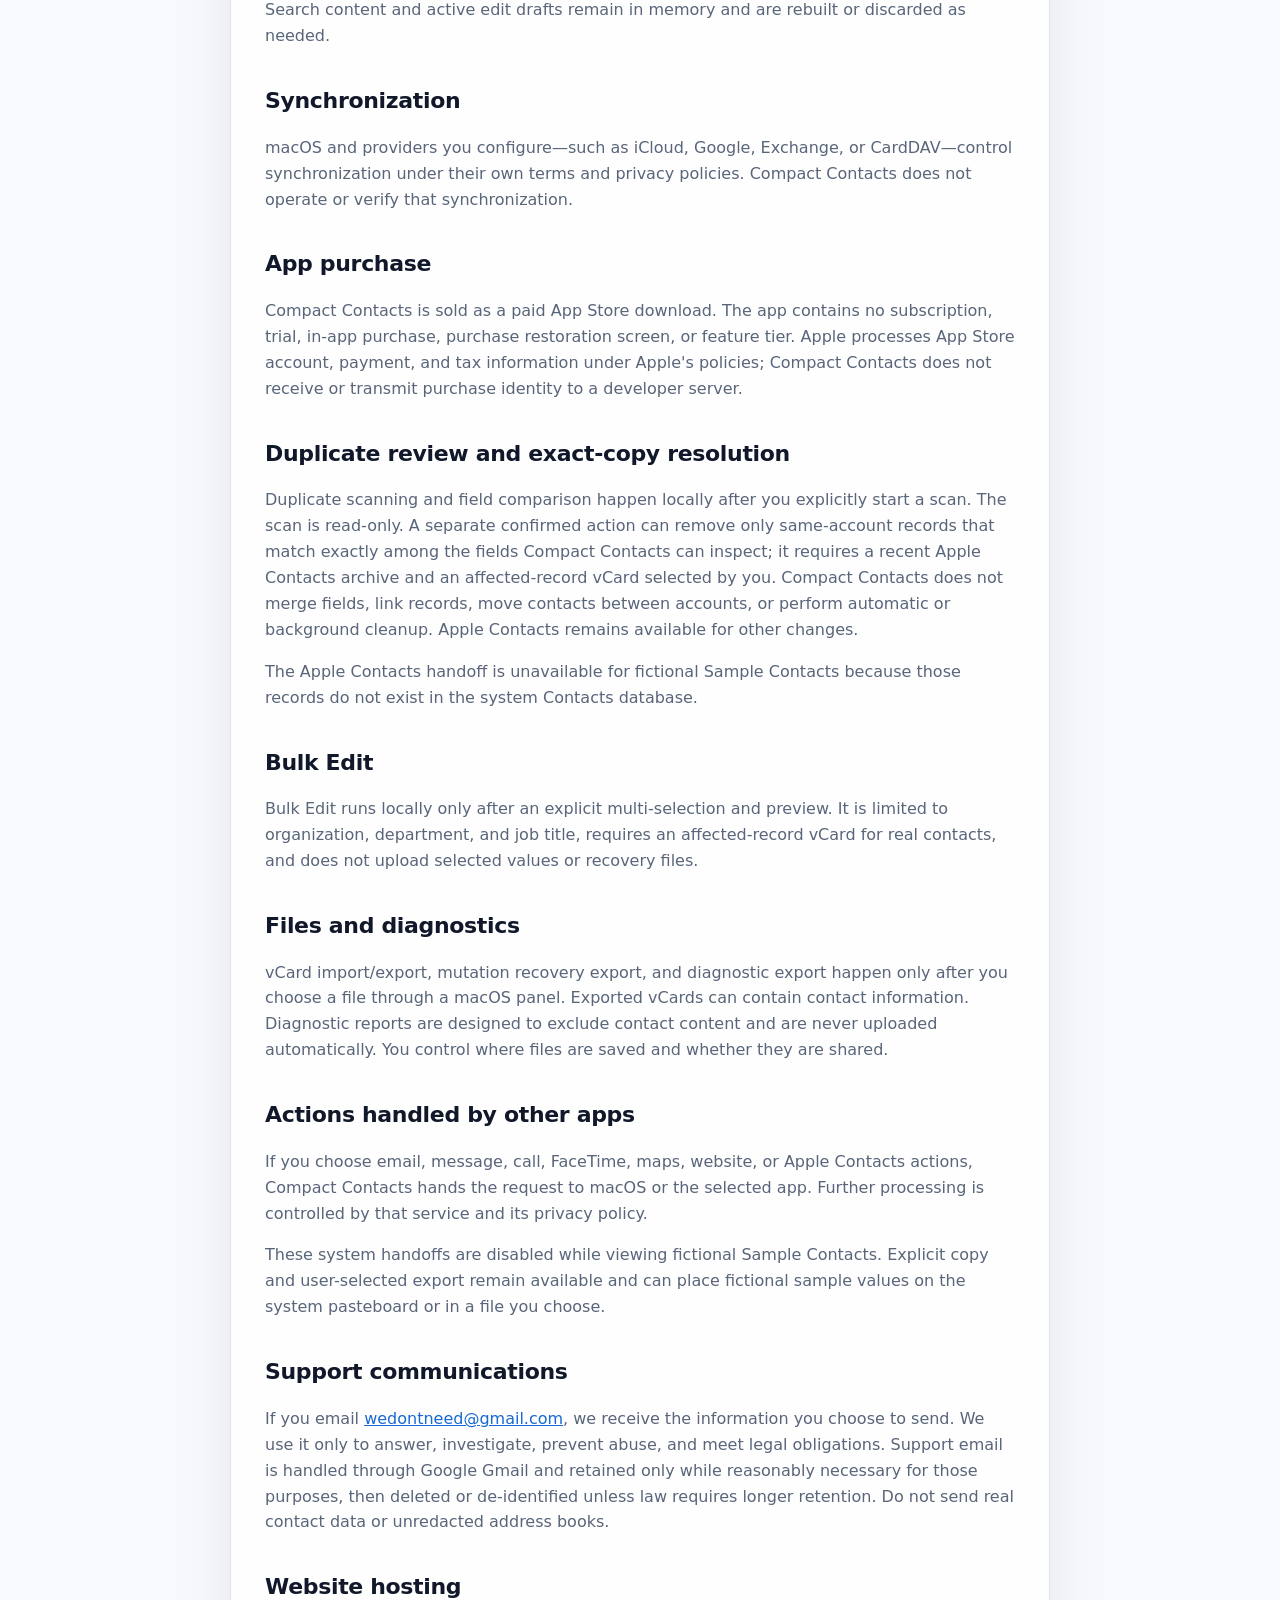
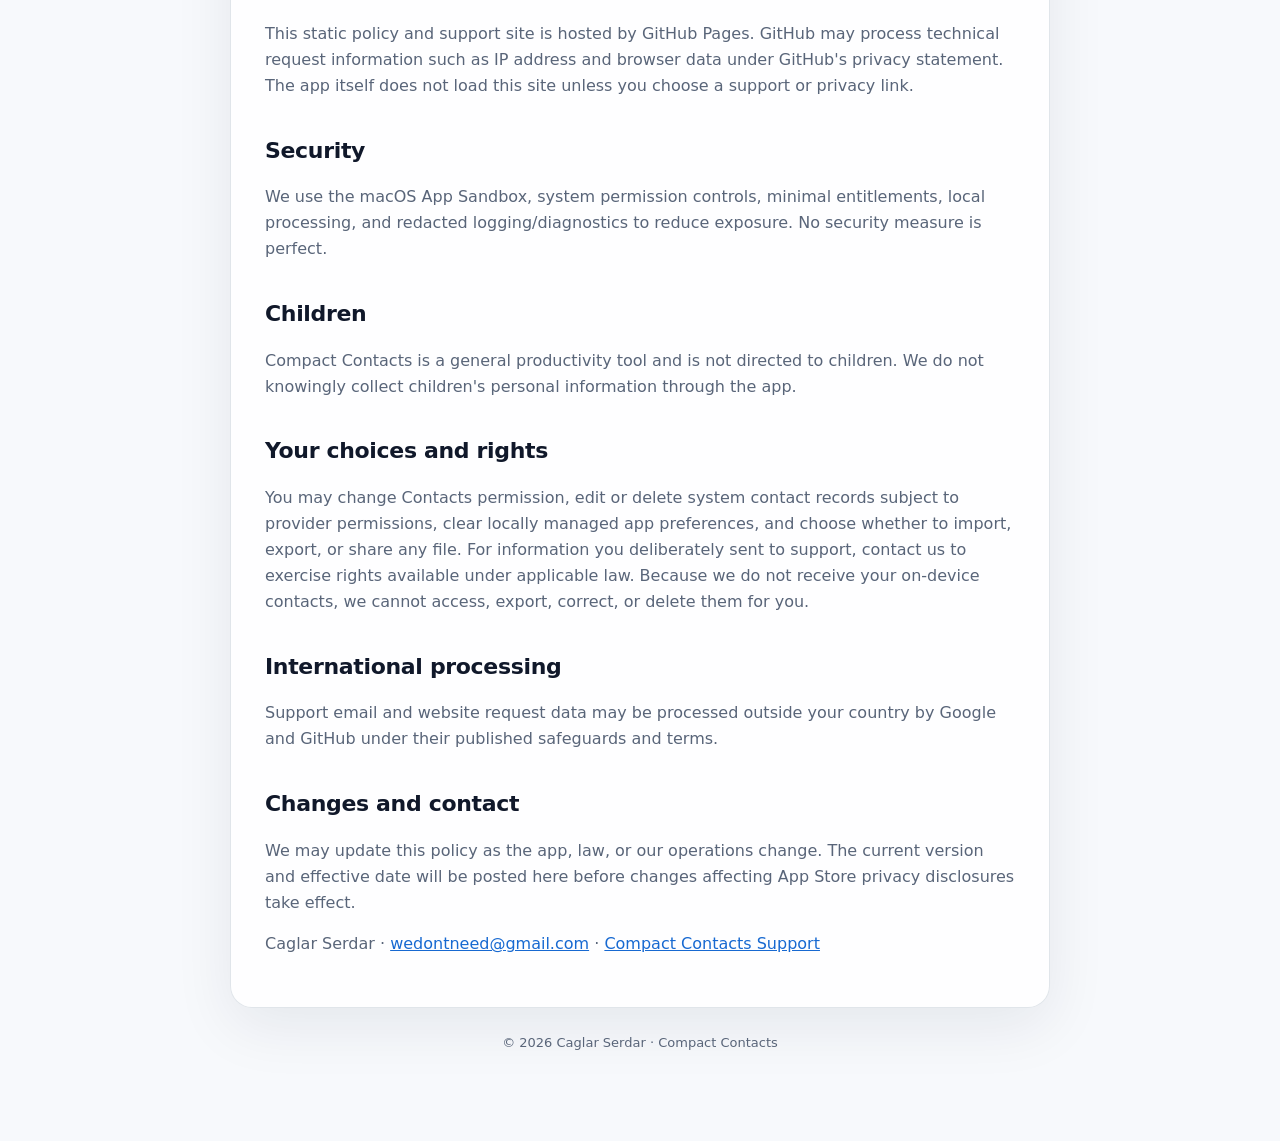
==== commit 34da4bc5: "Publish Compact Contacts landing page" ====
--- a/privacy/index.html
+++ b/privacy/index.html
@@ -16,7 +16,7 @@
     </div>
     <p class="eyebrow">Compact Contacts for macOS</p>
     <p class="meta">Effective July 28, 2026 · Publisher: Caglar Serdar</p>
-    <nav><a href="#data">Data</a><a href="#purchase">Purchase</a><a href="#choices">Your choices</a><a href="../support/">Support</a></nav>
+    <nav><a href="../">Home</a><a href="#data">Data</a><a href="#purchase">Purchase</a><a href="#choices">Your choices</a><a href="../support/">Support</a></nav>
   </header>
   <article>
     <h2>Overview</h2>
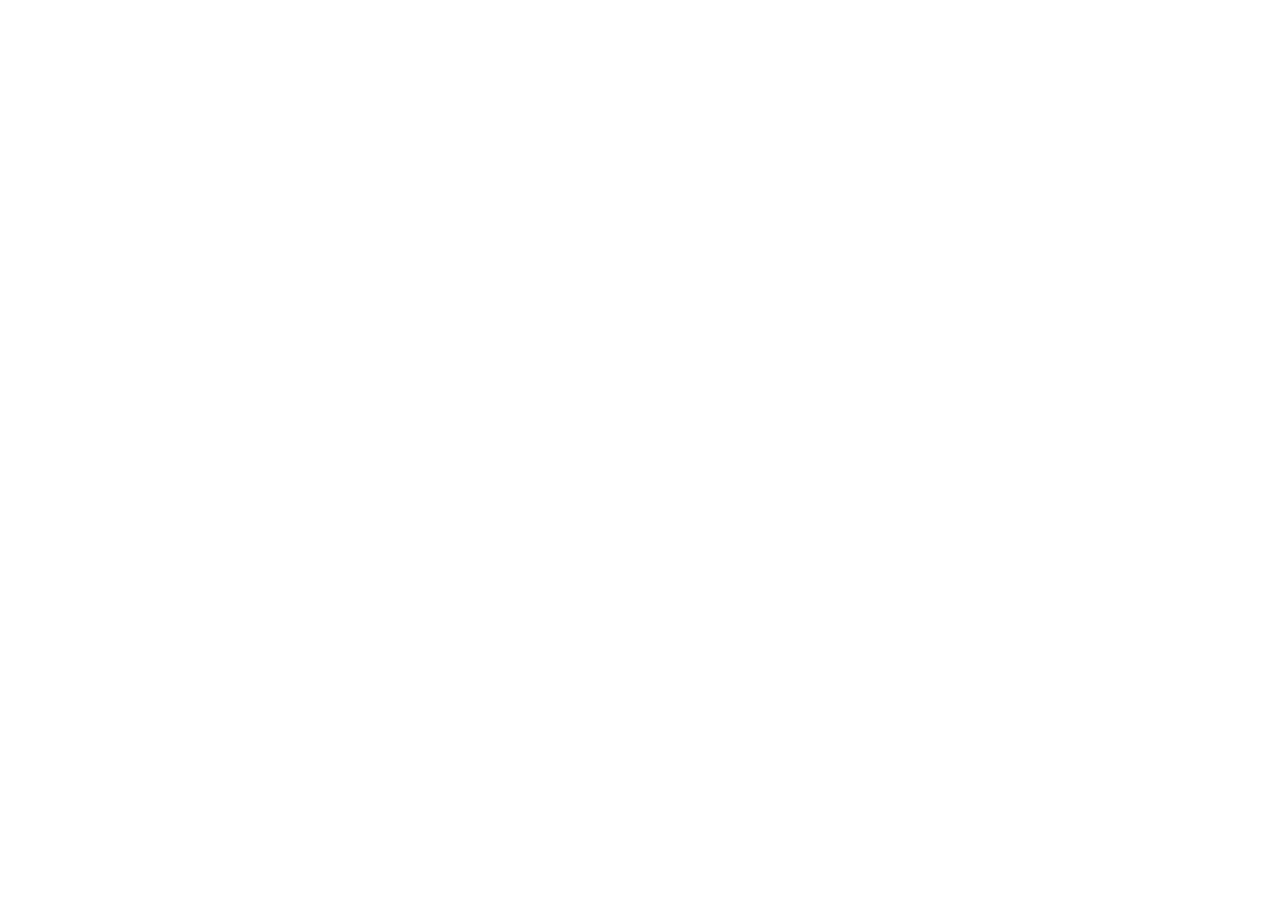
==== commit f422109e: "Redirect Compact Contacts pages to compactcontacts.com Co-Authored-By: Claude Opus 5.5 <noreply@anth" ====
--- a/privacy/index.html
+++ b/privacy/index.html
@@ -1,85 +1,14 @@
 <!doctype html>
 <html lang="en">
 <head>
-  <meta charset="utf-8">
-  <meta name="viewport" content="width=device-width, initial-scale=1">
-  <meta name="description" content="Compact Contacts privacy policy.">
-  <title>Compact Contacts Privacy Policy</title>
-  <link rel="stylesheet" href="../assets/site.css">
+<meta charset="utf-8">
+<title>Compact Contacts has moved</title>
+<meta name="robots" content="noindex">
+<link rel="canonical" href="https://compactcontacts.com/privacy/">
+<meta http-equiv="refresh" content="0; url=https://compactcontacts.com/privacy/">
+<script>location.replace("https://compactcontacts.com/privacy/" + location.hash);</script>
 </head>
 <body>
-<main>
-  <header>
-    <div class="brand">
-      <img src="../assets/app-icon.png" alt="Compact Contacts app icon">
-      <h1>Privacy Policy</h1>
-    </div>
-    <p class="eyebrow">Compact Contacts for macOS</p>
-    <p class="meta">Effective July 28, 2026 · Publisher: Caglar Serdar</p>
-    <nav><a href="../">Home</a><a href="#data">Data</a><a href="#purchase">Purchase</a><a href="#choices">Your choices</a><a href="../support/">Support</a></nav>
-  </header>
-  <article>
-    <h2>Overview</h2>
-    <p>Compact Contacts is a macOS application for viewing and managing contacts already stored in the system Contacts database. It does not create a separate contact account or synchronization service. Contact processing happens locally on your Mac.</p>
-    <p>We do not sell personal information or use contact information for advertising, tracking, profiling, analytics, or enrichment.</p>
-
-    <h2>Contacts access</h2>
-    <p>The Standard edition requests macOS Contacts permission to show and, only when you explicitly choose, update supported records. It may process names, organizations, job information, email addresses, phone numbers, postal addresses, dates, relationships, URLs, images, group membership, and account/container metadata. It does not request the restricted contact-notes entitlement or contact note field.</p>
-    <p>You control access in System Settings. If access is denied or restricted, real system-contact features remain unavailable until access is restored; the separate Sample Contacts workspace remains available without permission.</p>
-
-    <h2>Sample Contacts</h2>
-    <p>You can explore a clearly labeled Sample Contacts workspace without granting Contacts permission. It contains fictional names and non-routable sample values generated from a bundled catalog and never reads or writes the macOS Contacts database.</p>
-    <p>Sample edits, new contacts, imports, groups, Favorites, Recents, and Saved Views remain in memory and are discarded when you reset Sample Contacts, choose Use My Contacts, or quit the app. Separate sample layout preferences may be retained by macOS, but sample contact cards and contact-derived session metadata are not written to the production preferences file.</p>
-
-    <h2 id="data">Data we do not collect through the app</h2>
-    <p>The app does not transmit contact content or identifiers, search queries, clipboard content, edit drafts, advertising identifiers, usage analytics, tracking data, or diagnostic reports to us. It contains no developer-operated contact backend and no third-party analytics or contact-enrichment SDK.</p>
-
-    <h2>Data stored on your Mac</h2>
-    <p>Compact Contacts may store settings and operational metadata locally, including window and table preferences, Saved View definitions, favorite and recent opaque references, and a Contacts change-history token. The system Contacts database remains the source of truth. Search content and active edit drafts remain in memory and are rebuilt or discarded as needed.</p>
-
-    <h2>Synchronization</h2>
-    <p>macOS and providers you configure—such as iCloud, Google, Exchange, or CardDAV—control synchronization under their own terms and privacy policies. Compact Contacts does not operate or verify that synchronization.</p>
-
-    <h2 id="purchase">App purchase</h2>
-    <p>Compact Contacts is sold as a paid App Store download. The app contains no subscription, trial, in-app purchase, purchase restoration screen, or feature tier. Apple processes App Store account, payment, and tax information under Apple's policies; Compact Contacts does not receive or transmit purchase identity to a developer server.</p>
-
-    <h2>Duplicate review and exact-copy resolution</h2>
-    <p>Duplicate scanning and field comparison happen locally after you explicitly start a scan. The scan is read-only. A separate confirmed action can remove only same-account records that match exactly among the fields Compact Contacts can inspect; it requires a recent Apple Contacts archive and an affected-record vCard selected by you. Compact Contacts does not merge fields, link records, move contacts between accounts, or perform automatic or background cleanup. Apple Contacts remains available for other changes.</p>
-    <p>The Apple Contacts handoff is unavailable for fictional Sample Contacts because those records do not exist in the system Contacts database.</p>
-
-    <h2>Bulk Edit</h2>
-    <p>Bulk Edit runs locally only after an explicit multi-selection and preview. It is limited to organization, department, and job title, requires an affected-record vCard for real contacts, and does not upload selected values or recovery files.</p>
-
-    <h2>Files and diagnostics</h2>
-    <p>vCard import/export, mutation recovery export, and diagnostic export happen only after you choose a file through a macOS panel. Exported vCards can contain contact information. Diagnostic reports are designed to exclude contact content and are never uploaded automatically. You control where files are saved and whether they are shared.</p>
-
-    <h2>Actions handled by other apps</h2>
-    <p>If you choose email, message, call, FaceTime, maps, website, or Apple Contacts actions, Compact Contacts hands the request to macOS or the selected app. Further processing is controlled by that service and its privacy policy.</p>
-    <p>These system handoffs are disabled while viewing fictional Sample Contacts. Explicit copy and user-selected export remain available and can place fictional sample values on the system pasteboard or in a file you choose.</p>
-
-    <h2>Support communications</h2>
-    <p>If you email <a href="mailto:wedontneed@gmail.com">wedontneed@gmail.com</a>, we receive the information you choose to send. We use it only to answer, investigate, prevent abuse, and meet legal obligations. Support email is handled through Google Gmail and retained only while reasonably necessary for those purposes, then deleted or de-identified unless law requires longer retention. Do not send real contact data or unredacted address books.</p>
-
-    <h2>Website hosting</h2>
-    <p>This static policy and support site is hosted by GitHub Pages. GitHub may process technical request information such as IP address and browser data under GitHub's privacy statement. The app itself does not load this site unless you choose a support or privacy link.</p>
-
-    <h2>Security</h2>
-    <p>We use the macOS App Sandbox, system permission controls, minimal entitlements, local processing, and redacted logging/diagnostics to reduce exposure. No security measure is perfect.</p>
-
-    <h2>Children</h2>
-    <p>Compact Contacts is a general productivity tool and is not directed to children. We do not knowingly collect children's personal information through the app.</p>
-
-    <h2 id="choices">Your choices and rights</h2>
-    <p>You may change Contacts permission, edit or delete system contact records subject to provider permissions, clear locally managed app preferences, and choose whether to import, export, or share any file. For information you deliberately sent to support, contact us to exercise rights available under applicable law. Because we do not receive your on-device contacts, we cannot access, export, correct, or delete them for you.</p>
-
-    <h2>International processing</h2>
-    <p>Support email and website request data may be processed outside your country by Google and GitHub under their published safeguards and terms.</p>
-
-    <h2>Changes and contact</h2>
-    <p>We may update this policy as the app, law, or our operations change. The current version and effective date will be posted here before changes affecting App Store privacy disclosures take effect.</p>
-    <p>Caglar Serdar · <a href="mailto:wedontneed@gmail.com">wedontneed@gmail.com</a> · <a href="../support/">Compact Contacts Support</a></p>
-  </article>
-  <footer>© 2026 Caglar Serdar · Compact Contacts</footer>
-</main>
+<p>This page has moved to <a href="https://compactcontacts.com/privacy/">https://compactcontacts.com/privacy/</a>.</p>
 </body>
 </html>
